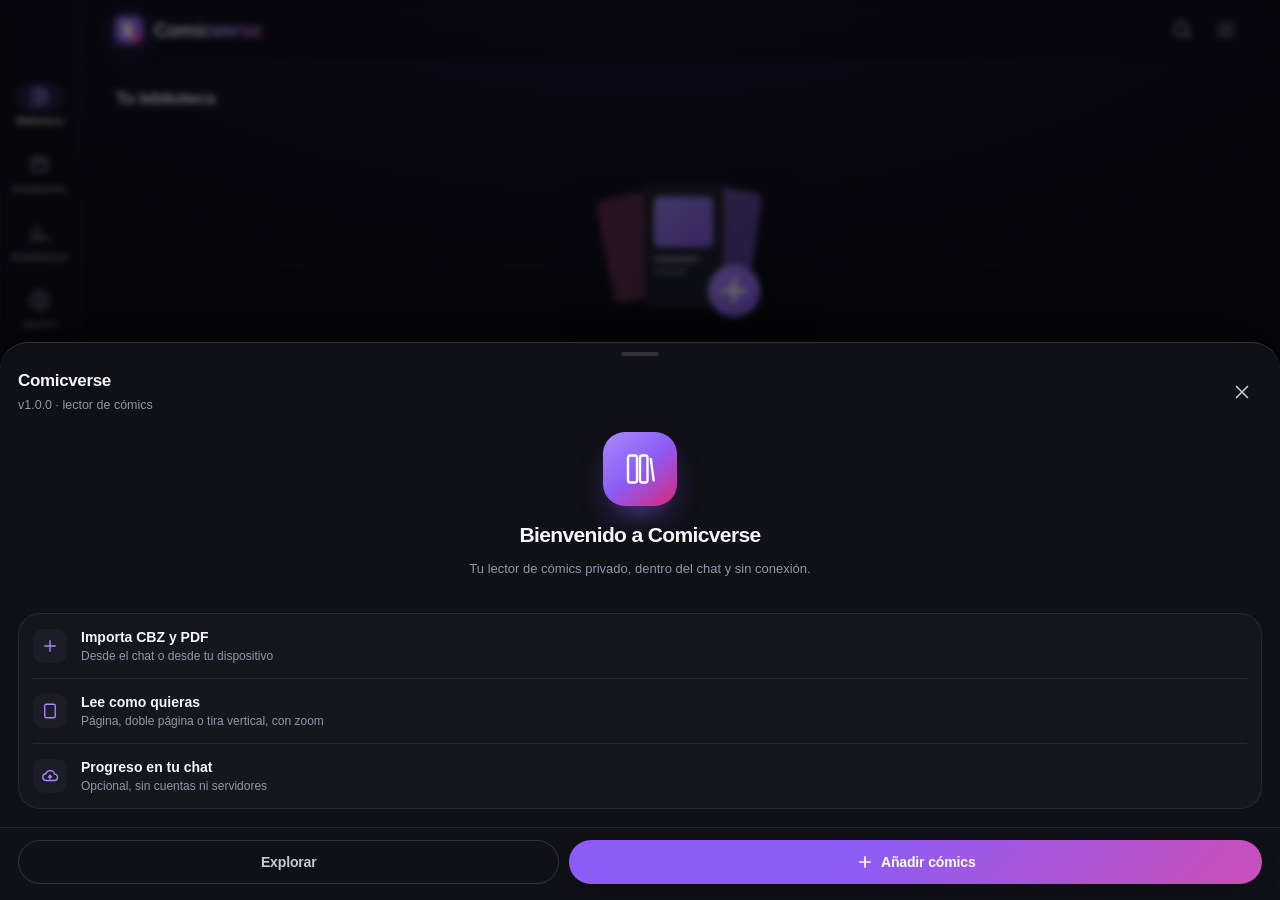
==== index.html @ 7b4ddf25 "Comicverse: lector de cómics CBZ/PDF para webxdc (biblioteca, lector avanzado, estadísticas, sync en" ====
<!DOCTYPE html>
<html lang="es">
<head>
<meta charset="utf-8">
<meta name="viewport" content="width=device-width, initial-scale=1, maximum-scale=1, user-scalable=no, viewport-fit=cover">
<meta name="theme-color" content="#0a0a0f">
<meta name="color-scheme" content="dark light">
<meta name="description" content="Comicverse — lector de cómics CBZ y PDF, offline y privado, dentro de tu chat.">
<title>Comicverse</title>
<link rel="icon" href="icon.png">
<link rel="apple-touch-icon" href="icon.png">
<link rel="stylesheet" href="assets/css/app.css">
</head>
<body>

<!-- ============ Inline icon sprite ============ -->
<svg xmlns="http://www.w3.org/2000/svg" style="display:none" aria-hidden="true">
  <symbol id="i-library" viewBox="0 0 24 24"><path d="M4 4.5A1.5 1.5 0 0 1 5.5 3h3A1.5 1.5 0 0 1 10 4.5v15A1.5 1.5 0 0 1 8.5 21h-3A1.5 1.5 0 0 1 4 19.5v-15Z"/><path d="M12 4.5A1.5 1.5 0 0 1 13.5 3h2A1.5 1.5 0 0 1 17 4.5v15a1.5 1.5 0 0 1-1.5 1.5h-2a1.5 1.5 0 0 1-1.5-1.5v-15Z"/><path d="m19.2 5.3 1.9 14.3"/></symbol>
  <symbol id="i-shelf" viewBox="0 0 24 24"><path d="M3 7.5A2.5 2.5 0 0 1 5.5 5h13A2.5 2.5 0 0 1 21 7.5v9a2.5 2.5 0 0 1-2.5 2.5h-13A2.5 2.5 0 0 1 3 16.5v-9Z"/><path d="M3 9h18"/><path d="M8 5v4"/></symbol>
  <symbol id="i-stats" viewBox="0 0 24 24"><path d="M4 20V9"/><path d="M10 20V4"/><path d="M16 20v-7"/><path d="M22 20H2"/></symbol>
  <symbol id="i-settings" viewBox="0 0 24 24"><circle cx="12" cy="12" r="3.2"/><path d="M19.4 15a1.7 1.7 0 0 0 .34 1.87l.06.06a2 2 0 1 1-2.83 2.83l-.06-.06a1.7 1.7 0 0 0-1.87-.34 1.7 1.7 0 0 0-1.03 1.56V21a2 2 0 1 1-4 0v-.09A1.7 1.7 0 0 0 9 19.3a1.7 1.7 0 0 0-1.87.34l-.06.06a2 2 0 1 1-2.83-2.83l.06-.06A1.7 1.7 0 0 0 4.64 15a1.7 1.7 0 0 0-1.56-1.03H3a2 2 0 1 1 0-4h.09A1.7 1.7 0 0 0 4.7 9a1.7 1.7 0 0 0-.34-1.87l-.06-.06a2 2 0 1 1 2.83-2.83l.06.06A1.7 1.7 0 0 0 9 4.64 1.7 1.7 0 0 0 10.03 3.1V3a2 2 0 1 1 4 0v.09A1.7 1.7 0 0 0 15 4.7a1.7 1.7 0 0 0 1.87-.34l.06-.06a2 2 0 1 1 2.83 2.83l-.06.06A1.7 1.7 0 0 0 19.36 9c.24.6.82 1 1.47 1.03H21a2 2 0 1 1 0 4h-.09a1.7 1.7 0 0 0-1.51.97Z"/></symbol>
  <symbol id="i-plus" viewBox="0 0 24 24"><path d="M12 5v14M5 12h14"/></symbol>
  <symbol id="i-search" viewBox="0 0 24 24"><circle cx="11" cy="11" r="7"/><path d="m20 20-3.2-3.2"/></symbol>
  <symbol id="i-close" viewBox="0 0 24 24"><path d="M6 6l12 12M18 6 6 18"/></symbol>
  <symbol id="i-back" viewBox="0 0 24 24"><path d="M15 5l-7 7 7 7"/></symbol>
  <symbol id="i-chevron" viewBox="0 0 24 24"><path d="m9 5 7 7-7 7"/></symbol>
  <symbol id="i-more" viewBox="0 0 24 24"><circle cx="12" cy="5" r="1.6"/><circle cx="12" cy="12" r="1.6"/><circle cx="12" cy="19" r="1.6"/></symbol>
  <symbol id="i-grid" viewBox="0 0 24 24"><rect x="3" y="3" width="7.5" height="7.5" rx="2"/><rect x="13.5" y="3" width="7.5" height="7.5" rx="2"/><rect x="3" y="13.5" width="7.5" height="7.5" rx="2"/><rect x="13.5" y="13.5" width="7.5" height="7.5" rx="2"/></symbol>
  <symbol id="i-list" viewBox="0 0 24 24"><path d="M4 6h16M4 12h16M4 18h16"/></symbol>
  <symbol id="i-heart" viewBox="0 0 24 24"><path d="M12 20s-7.5-4.6-7.5-9.4A4.1 4.1 0 0 1 12 7.7a4.1 4.1 0 0 1 7.5 2.9C19.5 15.4 12 20 12 20Z"/></symbol>
  <symbol id="i-check" viewBox="0 0 24 24"><path d="m4.5 12.5 5 5 10-11"/></symbol>
  <symbol id="i-trash" viewBox="0 0 24 24"><path d="M4 7h16M9 7V5.5A1.5 1.5 0 0 1 10.5 4h3A1.5 1.5 0 0 1 15 5.5V7M6.5 7l.8 12.1A2 2 0 0 0 9.3 21h5.4a2 2 0 0 0 2-1.9L17.5 7"/></symbol>
  <symbol id="i-info" viewBox="0 0 24 24"><circle cx="12" cy="12" r="9"/><path d="M12 11v5"/><circle cx="12" cy="8" r="1" fill="currentColor" stroke="none"/></symbol>
  <symbol id="i-edit" viewBox="0 0 24 24"><path d="m4 20 1-4.5L16.3 4.2a2.6 2.6 0 0 1 3.7 3.7L8.7 19.2 4 20Z"/></symbol>
  <symbol id="i-bookmark" viewBox="0 0 24 24"><path d="M6.5 4.8A1.8 1.8 0 0 1 8.3 3h7.4a1.8 1.8 0 0 1 1.8 1.8V21l-5.5-4-5.5 4V4.8Z"/></symbol>
  <symbol id="i-thumbs" viewBox="0 0 24 24"><rect x="3" y="3" width="8" height="8" rx="2"/><rect x="13" y="3" width="8" height="8" rx="2"/><rect x="3" y="13" width="8" height="8" rx="2"/><rect x="13" y="13" width="8" height="8" rx="2"/></symbol>
  <symbol id="i-sun" viewBox="0 0 24 24"><circle cx="12" cy="12" r="4.2"/><path d="M12 2v2.2M12 19.8V22M2 12h2.2M19.8 12H22M5 5l1.6 1.6M17.4 17.4 19 19M19 5l-1.6 1.6M6.6 17.4 5 19"/></symbol>
  <symbol id="i-moon" viewBox="0 0 24 24"><path d="M20 14.5A8.5 8.5 0 1 1 9.5 4a7 7 0 0 0 10.5 10.5Z"/></symbol>
  <symbol id="i-auto" viewBox="0 0 24 24"><circle cx="12" cy="12" r="9"/><path d="M12 3a9 9 0 0 1 0 18Z" fill="currentColor" stroke="none"/></symbol>
  <symbol id="i-fullscreen" viewBox="0 0 24 24"><path d="M4 9V6a2 2 0 0 1 2-2h3M20 9V6a2 2 0 0 0-2-2h-3M4 15v3a2 2 0 0 0 2 2h3M20 15v3a2 2 0 0 1-2 2h-3"/></symbol>
  <symbol id="i-zoom" viewBox="0 0 24 24"><circle cx="11" cy="11" r="7"/><path d="m20 20-3.2-3.2M8.5 11h5M11 8.5v5"/></symbol>
  <symbol id="i-fit-width" viewBox="0 0 24 24"><path d="M3 5v14M21 5v14M7 12h10M7 12l2.5-2.5M7 12l2.5 2.5M17 12l-2.5-2.5M17 12l-2.5 2.5"/></symbol>
  <symbol id="i-fit-height" viewBox="0 0 24 24"><path d="M5 3h14M5 21h14M12 7v10M12 7 9.5 9.5M12 7l2.5 2.5M12 17l-2.5-2.5M12 17l2.5-2.5"/></symbol>
  <symbol id="i-fit-page" viewBox="0 0 24 24"><rect x="4" y="3" width="16" height="18" rx="2"/><path d="M8 8h8M8 12h8M8 16h5"/></symbol>
  <symbol id="i-scroll" viewBox="0 0 24 24"><path d="M12 3v18M12 3 8.5 6.5M12 3l3.5 3.5M12 21l-3.5-3.5M12 21l3.5-3.5"/></symbol>
  <symbol id="i-single" viewBox="0 0 24 24"><rect x="5" y="3" width="14" height="18" rx="2"/></symbol>
  <symbol id="i-double" viewBox="0 0 24 24"><rect x="2.5" y="4" width="8.5" height="16" rx="1.6"/><rect x="13" y="4" width="8.5" height="16" rx="1.6"/></symbol>
  <symbol id="i-rtl" viewBox="0 0 24 24"><path d="M20 12H4M10 6l-6 6 6 6"/></symbol>
  <symbol id="i-ltr" viewBox="0 0 24 24"><path d="M4 12h16M14 6l6 6-6 6"/></symbol>
  <symbol id="i-download" viewBox="0 0 24 24"><path d="M12 4v11M12 15l-4-4M12 15l4-4M4 19h16"/></symbol>
  <symbol id="i-share" viewBox="0 0 24 24"><path d="M12 3v12M12 3 8 7M12 3l4 4"/><path d="M5 13v5a2 2 0 0 0 2 2h10a2 2 0 0 0 2-2v-5"/></symbol>
  <symbol id="i-collection" viewBox="0 0 24 24"><path d="M3 8.5A2.5 2.5 0 0 1 5.5 6H9l2 2.5h7.5A2.5 2.5 0 0 1 21 11v6.5A2.5 2.5 0 0 1 18.5 20h-13A2.5 2.5 0 0 1 3 17.5v-9Z"/></symbol>
  <symbol id="i-cloud" viewBox="0 0 24 24"><path d="M7 18a4.5 4.5 0 0 1-.6-8.96A6 6 0 0 1 18 9.5a4.2 4.2 0 0 1-.5 8.5H7Z"/><path d="M12 11v5M10 13.5 12 11l2 2.5"/></symbol>
  <symbol id="i-bell" viewBox="0 0 24 24"><path d="M18 9a6 6 0 0 0-12 0c0 5-2 6-2 6h16s-2-1-2-6"/><path d="M10.5 19a2 2 0 0 0 3 0"/></symbol>
  <symbol id="i-clock" viewBox="0 0 24 24"><circle cx="12" cy="12" r="9"/><path d="M12 7v5.5l3.5 2"/></symbol>
  <symbol id="i-file" viewBox="0 0 24 24"><path d="M13 3H7a2 2 0 0 0-2 2v14a2 2 0 0 0 2 2h10a2 2 0 0 0 2-2V9l-6-6Z"/><path d="M13 3v6h6"/></symbol>
  <symbol id="i-arrow-up" viewBox="0 0 24 24"><path d="M12 20V5M12 5 6 11M12 5l6 6"/></symbol>
</svg>

<!-- ============ App shell ============ -->
<div id="app">
  <header class="appbar">
    <div class="appbar__inner">
      <div class="brand">
        <span class="brand__mark" aria-hidden="true">
          <svg viewBox="0 0 32 32"><defs><linearGradient id="brandGrad" x1="0" y1="0" x2="1" y2="1"><stop offset="0" stop-color="#a78bfa"/><stop offset=".55" stop-color="#8b5cf6"/><stop offset="1" stop-color="#ec4899"/></linearGradient></defs><rect x="1" y="1" width="30" height="30" rx="9" fill="url(#brandGrad)"/><path d="M10 8.5h7.2a4.1 4.1 0 0 1 4.1 4.1v10.9h-7.2A4.1 4.1 0 0 1 10 19.4V8.5Z" fill="#fff" opacity=".92"/><path d="M10 8.5h4v14.9h-1a3 3 0 0 1-3-3V8.5Z" fill="#fff"/><path d="M18.5 13.2h2.8M18.5 17h2.8" stroke="#8b5cf6" stroke-width="1.6" stroke-linecap="round"/></svg>
        </span>
        <span class="brand__text">Comicverse</span>
      </div>
      <div class="appbar__actions">
        <button class="icon-btn" id="btnSearch" aria-label="Buscar" title="Buscar">
          <svg class="ico"><use href="#i-search"/></svg>
        </button>
        <button class="icon-btn" id="btnLayout" aria-label="Cambiar vista" title="Cambiar vista">
          <svg class="ico" id="layoutIcon"><use href="#i-list"/></svg>
        </button>
      </div>
    </div>
    <div class="searchbar" id="searchbar" hidden>
      <svg class="ico"><use href="#i-search"/></svg>
      <input id="searchInput" type="search" placeholder="Buscar por título, autor o etiqueta…" autocomplete="off" enterkeyhint="search" aria-label="Buscar en la biblioteca">
      <button class="icon-btn icon-btn--sm" id="btnSearchClear" aria-label="Cerrar búsqueda"><svg class="ico"><use href="#i-close"/></svg></button>
    </div>
  </header>

  <main id="main">
    <!-- Library -->
    <section class="view is-active" data-view="library" id="viewLibrary">
      <div class="continue-strip" id="continueStrip" hidden>
        <div class="section-head">
          <h2 class="section-title">Continuar leyendo</h2>
          <span class="section-sub" id="continueCount"></span>
        </div>
        <div class="continue-rail" id="continueRail"></div>
      </div>

      <div class="section-head section-head--lib">
        <h2 class="section-title">Tu biblioteca</h2>
        <span class="section-sub" id="libraryCount"></span>
      </div>
      <div class="chip-row" id="filterChips" role="tablist" aria-label="Filtros"></div>

      <div class="library" id="libraryGrid" aria-live="polite"></div>

      <div class="empty" id="libraryEmpty" hidden>
        <div class="empty__art">
          <svg viewBox="0 0 240 200" aria-hidden="true">
            <defs>
              <linearGradient id="eg1" x1="0" y1="0" x2="1" y2="1"><stop offset="0" stop-color="#a78bfa"/><stop offset="1" stop-color="#8b5cf6"/></linearGradient>
              <linearGradient id="eg2" x1="0" y1="1" x2="1" y2="0"><stop offset="0" stop-color="#f472b6"/><stop offset="1" stop-color="#ec4899"/></linearGradient>
            </defs>
            <rect x="34" y="40" width="86" height="120" rx="10" fill="url(#eg2)" opacity=".35" transform="rotate(-11 77 100)"/>
            <rect x="120" y="34" width="86" height="126" rx="10" fill="url(#eg1)" opacity=".55" transform="rotate(8 163 97)"/>
            <rect x="78" y="30" width="92" height="140" rx="12" fill="#1c1c28" stroke="rgba(255,255,255,.14)"/>
            <rect x="90" y="44" width="68" height="58" rx="6" fill="url(#eg1)" opacity=".9"/>
            <rect x="90" y="112" width="52" height="7" rx="3.5" fill="rgba(255,255,255,.32)"/>
            <rect x="90" y="126" width="38" height="7" rx="3.5" fill="rgba(255,255,255,.18)"/>
            <circle cx="182" cy="152" r="30" fill="url(#eg1)"/>
            <path d="M182 140v24M170 152h24" stroke="#fff" stroke-width="4.5" stroke-linecap="round"/>
          </svg>
        </div>
        <h3 class="empty__title">Tu biblioteca está vacía</h3>
        <p class="empty__text">Añade tus cómics en CBZ o PDF. Se guardan solo en este dispositivo, sin conexión y sin cuentas.</p>
        <button class="btn btn--primary" data-import>
          <svg class="ico"><use href="#i-plus"/></svg> Añadir cómics
        </button>
        <p class="empty__hint">También puedes importar desde los archivos del chat.</p>
      </div>
    </section>

    <!-- Shelves -->
    <section class="view" data-view="shelves" id="viewShelves">
      <div class="page-head">
        <h1 class="page-title">Estanterías</h1>
        <p class="page-sub">Organiza tu colección en colecciones propias.</p>
      </div>
      <div class="shelf-summary" id="shelfSummary"></div>

      <div class="section-head">
        <h2 class="section-title">Estanterías inteligentes</h2>
        <span class="section-sub">Automáticas</span>
      </div>
      <div class="shelf-list" id="smartList"></div>

      <div class="section-head">
        <h2 class="section-title">Mis colecciones</h2>
        <button class="text-btn" id="btnNewCollection"><svg class="ico"><use href="#i-plus"/></svg> Nueva</button>
      </div>
      <div class="shelf-list" id="shelfList"></div>
      <div class="empty empty--compact" id="shelfEmpty" hidden>
        <div class="empty__art empty__art--sm"><svg viewBox="0 0 24 24" class="ico ico--xl"><use href="#i-collection"/></svg></div>
        <h3 class="empty__title">Sin colecciones todavía</h3>
        <p class="empty__text">Crea estanterías como «Manga», «Marvel» o «Pendientes» y agrupa tus cómics.</p>
        <button class="btn btn--soft" id="btnNewCollection2"><svg class="ico"><use href="#i-plus"/></svg> Crear colección</button>
      </div>
    </section>

    <!-- Stats -->
    <section class="view" data-view="stats" id="viewStats">
      <div class="page-head">
        <h1 class="page-title">Estadísticas</h1>
        <p class="page-sub">Tu actividad de lectura, siempre en local.</p>
      </div>
      <div id="statsContent"></div>
    </section>

    <!-- Settings -->
    <section class="view" data-view="settings" id="viewSettings">
      <div class="page-head">
        <h1 class="page-title">Ajustes</h1>
        <p class="page-sub">Lectura, apariencia y datos.</p>
      </div>
      <div id="settingsContent"></div>
      <p class="app-version" id="appVersion"></p>
    </section>
  </main>

  <nav class="tabbar" aria-label="Navegación principal">
    <button class="tab is-active" data-tab="library" aria-current="page">
      <span class="tab__ico"><svg class="ico"><use href="#i-library"/></svg></span>
      <span class="tab__label">Biblioteca</span>
    </button>
    <button class="tab" data-tab="shelves">
      <span class="tab__ico"><svg class="ico"><use href="#i-shelf"/></svg></span>
      <span class="tab__label">Estanterías</span>
    </button>
    <button class="tab" data-tab="stats">
      <span class="tab__ico"><svg class="ico"><use href="#i-stats"/></svg></span>
      <span class="tab__label">Estadísticas</span>
    </button>
    <button class="tab" data-tab="settings">
      <span class="tab__ico"><svg class="ico"><use href="#i-settings"/></svg></span>
      <span class="tab__label">Ajustes</span>
    </button>
  </nav>

  <button class="fab" id="fabImport" data-import aria-label="Añadir cómics">
    <svg class="ico"><use href="#i-plus"/></svg>
  </button>
</div>

<!-- ============ Reader ============ -->
<div class="reader" id="reader" hidden aria-hidden="true">
  <div class="reader__stage" id="readerStage" tabindex="0" aria-label="Área de lectura">
    <div class="paged" id="paged">
      <div class="page-layer" data-layer="a"><div class="zoom"><div class="page-holder"></div></div></div>
      <div class="page-layer page-layer--ghost" data-layer="b"><div class="zoom"><div class="page-holder"></div></div></div>
    </div>
    <div class="scrollview" id="scrollView" hidden></div>
    <div class="reader__loading" id="readerLoading"><span class="spinner"></span></div>
    <div class="reader__brightness" id="readerBrightness"></div>
  </div>

  <header class="rbar" id="readerBar">
    <button class="icon-btn on-dark" id="btnReaderBack" aria-label="Volver a la biblioteca"><svg class="ico"><use href="#i-back"/></svg></button>
    <div class="rbar__title">
      <div class="rbar__name" id="readerTitle">—</div>
      <div class="rbar__meta" id="readerMeta"></div>
    </div>
    <div class="rbar__actions">
      <button class="icon-btn on-dark" id="btnBookmark" aria-label="Marcar página"><svg class="ico"><use href="#i-bookmark"/></svg></button>
      <button class="icon-btn on-dark" id="btnReaderMore" aria-label="Más opciones"><svg class="ico"><use href="#i-more"/></svg></button>
    </div>
  </header>

  <div class="rprogress"><div class="rprogress__fill" id="readerProgressFill"></div></div>

  <footer class="rfoot" id="readerFoot">
    <div class="rslider">
      <button class="icon-btn icon-btn--sm on-dark" id="btnPrev" aria-label="Página anterior"><svg class="ico" style="transform:rotate(180deg)"><use href="#i-chevron"/></svg></button>
      <div class="rslider__track" id="pageSlider" role="slider" tabindex="0" aria-label="Página" aria-valuemin="1">
        <div class="rslider__rail"><div class="rslider__fill" id="sliderFill"></div></div>
        <div class="rslider__thumb" id="sliderThumb"></div>
      </div>
      <button class="icon-btn icon-btn--sm on-dark" id="btnNext" aria-label="Página siguiente"><svg class="ico"><use href="#i-chevron"/></svg></button>
    </div>
    <div class="rfoot__row">
      <button class="pill-btn" id="btnThumbs"><svg class="ico"><use href="#i-thumbs"/></svg><span id="pageLabel">1 / 1</span></button>
      <div class="rfoot__modes">
        <button class="icon-btn icon-btn--sm on-dark" id="btnMode" aria-label="Modo de lectura" title="Modo de lectura"><svg class="ico"><use href="#i-single"/></svg></button>
        <button class="icon-btn icon-btn--sm on-dark" id="btnReaderSettings" aria-label="Ajustes de lectura" title="Ajustes de lectura"><svg class="ico"><use href="#i-sun"/></svg></button>
      </div>
    </div>
  </footer>
</div>

<div id="sheets"></div>
<div id="toasts" role="status" aria-live="polite"></div>

<input type="file" id="fileInput" accept=".cbz,.pdf,.zip,.cbr,.cbt" multiple hidden>

<script src="webxdc.js" onerror="window.__noWebxdc=true"></script>
<script src="assets/vendor/jszip.min.js"></script>
<script src="assets/vendor/pdfjs/pdf.min.js"></script>
<script src="assets/js/util.js"></script>
<script src="assets/js/db.js"></script>
<script src="assets/js/wx.js"></script>
<script src="assets/js/sources.js"></script>
<script src="assets/js/library.js"></script>
<script src="assets/js/reader.js"></script>
<script src="assets/js/stats.js"></script>
<script src="assets/js/settings.js"></script>
<script src="assets/js/app.js"></script>
</body>
</html>
---- assets/css/app.css ----
/* ==========================================================================
   Comicverse — design system
   Mobile-first, no external fonts or assets.
   ========================================================================== */

/* ---------- Tokens ---------- */
:root {
  --font: -apple-system, BlinkMacSystemFont, "Segoe UI", Roboto, "Helvetica Neue", Arial, "Noto Sans", sans-serif;
  --font-display: -apple-system, BlinkMacSystemFont, "Segoe UI", Roboto, "Helvetica Neue", Arial, sans-serif;

  --bg: #0a0a0f;
  --bg-tint: radial-gradient(120% 90% at 50% -20%, rgba(139, 92, 246, .20), transparent 62%);
  --bg-elev: #101017;
  --surface: #16161f;
  --surface-2: #1d1d29;
  --surface-3: #252534;
  --line: rgba(255, 255, 255, .08);
  --line-strong: rgba(255, 255, 255, .14);
  --text: #f5f5f9;
  --text-2: #c9c9d6;
  --muted: #9494a8;
  --faint: #6b6b80;
  --accent: #8b5cf6;
  --accent-strong: #a78bfa;
  --accent-2: #ec4899;
  --accent-ink: #ffffff;
  --accent-soft: rgba(139, 92, 246, .16);
  --accent-soft-2: rgba(139, 92, 246, .26);
  --ok: #34d399;
  --warn: #fbbf24;
  --danger: #f87171;
  --shadow-1: 0 1px 2px rgba(0, 0, 0, .4), 0 10px 30px -18px rgba(0, 0, 0, .9);
  --shadow-2: 0 18px 50px -20px rgba(0, 0, 0, .85), 0 2px 8px rgba(0, 0, 0, .35);
  --glass: rgba(14, 14, 21, .72);
  --glass-strong: rgba(11, 11, 17, .9);
  --reader-bg: #06060a;

  --r-xs: 8px;
  --r-sm: 12px;
  --r-md: 16px;
  --r-lg: 22px;
  --r-xl: 28px;
  --r-full: 999px;

  --pad: 16px;
  --safe-b: env(safe-area-inset-bottom, 0px);
  --safe-t: env(safe-area-inset-top, 0px);
  --tabbar-h: 62px;
  --ease: cubic-bezier(.32, .72, 0, 1);
  --ease-out: cubic-bezier(.16, 1, .3, 1);
}

:root[data-theme="light"] {
  --bg: #f4f3f9;
  --bg-tint: radial-gradient(120% 90% at 50% -20%, rgba(139, 92, 246, .16), transparent 62%);
  --bg-elev: #ffffff;
  --surface: #ffffff;
  --surface-2: #f3f2f9;
  --surface-3: #e9e7f2;
  --line: rgba(16, 16, 28, .08);
  --line-strong: rgba(16, 16, 28, .14);
  --text: #15151f;
  --text-2: #3a3a4a;
  --muted: #6c6c80;
  --faint: #9090a3;
  --accent: #6d3ff2;
  --accent-strong: #5b27e0;
  --accent-soft: rgba(109, 63, 242, .10);
  --accent-soft-2: rgba(109, 63, 242, .18);
  --shadow-1: 0 1px 2px rgba(20, 20, 40, .06), 0 10px 24px -18px rgba(20, 20, 40, .4);
  --shadow-2: 0 20px 50px -24px rgba(20, 20, 40, .45), 0 2px 8px rgba(20, 20, 40, .08);
  --glass: rgba(255, 255, 255, .78);
  --glass-strong: rgba(250, 250, 255, .94);
  --reader-bg: #07070b;
}

/* ---------- Reset ---------- */
*, *::before, *::after { box-sizing: border-box; }
html, body { height: 100%; }
html { -webkit-text-size-adjust: 100%; }
body {
  margin: 0;
  font-family: var(--font);
  background: var(--bg);
  background-image: var(--bg-tint);
  background-attachment: fixed;
  color: var(--text);
  font-size: 15px;
  line-height: 1.45;
  -webkit-font-smoothing: antialiased;
  text-rendering: optimizeLegibility;
  overscroll-behavior-y: none;
  -webkit-tap-highlight-color: transparent;
}
body.is-reading { overflow: hidden; }
h1, h2, h3, h4, p { margin: 0; }
button, input, textarea, select { font: inherit; color: inherit; }
button { background: none; border: 0; padding: 0; cursor: pointer; }
a { color: var(--accent-strong); text-decoration: none; }
img { display: block; max-width: 100%; }
svg { display: block; }
[hidden] { display: none !important; }
::selection { background: var(--accent-soft-2); }

:focus-visible {
  outline: 2px solid var(--accent-strong);
  outline-offset: 2px;
  border-radius: 6px;
}

.ico { width: 22px; height: 22px; fill: none; stroke: currentColor; stroke-width: 1.8; stroke-linecap: round; stroke-linejoin: round; }
.ico--xl { width: 46px; height: 46px; stroke-width: 1.3; }

/* ---------- Scrollbars ---------- */
* { scrollbar-width: thin; scrollbar-color: var(--surface-3) transparent; }
*::-webkit-scrollbar { width: 8px; height: 8px; }
*::-webkit-scrollbar-thumb { background: var(--surface-3); border-radius: 99px; }
*::-webkit-scrollbar-track { background: transparent; }

/* ---------- App shell ---------- */
#app { min-height: 100%; }

.appbar {
  position: sticky;
  top: 0;
  z-index: 40;
  padding-top: var(--safe-t);
  background: var(--glass);
  -webkit-backdrop-filter: blur(18px) saturate(1.4);
  backdrop-filter: blur(18px) saturate(1.4);
  border-bottom: 1px solid transparent;
  transition: border-color .2s, background .2s;
}
.appbar.is-scrolled { border-bottom-color: var(--line); }
.appbar__inner {
  display: flex;
  align-items: center;
  justify-content: space-between;
  gap: 12px;
  max-width: 1180px;
  margin: 0 auto;
  padding: 10px var(--pad) 10px;
  min-height: 48px;
}
.brand { display: flex; align-items: center; gap: 10px; min-width: 0; }
.brand__mark { width: 30px; height: 30px; flex: none; filter: drop-shadow(0 4px 12px rgba(139, 92, 246, .45)); }
.brand__mark svg { width: 100%; height: 100%; }
.brand__text {
  font-family: var(--font-display);
  font-size: 20px;
  font-weight: 750;
  letter-spacing: -.03em;
  background: linear-gradient(100deg, var(--text) 24%, #a78bfa 78%, #ec4899 108%);
  -webkit-background-clip: text;
  background-clip: text;
  color: transparent;
  white-space: nowrap;
}
.appbar__actions { display: flex; gap: 4px; align-items: center; }

.icon-btn {
  display: inline-grid;
  place-items: center;
  width: 40px; height: 40px;
  border-radius: var(--r-full);
  color: var(--text-2);
  transition: background .16s, color .16s, transform .16s;
}
.icon-btn:hover { background: var(--surface-2); color: var(--text); }
.icon-btn:active { transform: scale(.92); }
.icon-btn--sm { width: 34px; height: 34px; }
.icon-btn--sm .ico { width: 19px; height: 19px; }
.icon-btn.is-active { color: var(--accent-strong); background: var(--accent-soft); }
.icon-btn.on-dark { color: #fff; }
.icon-btn.on-dark:hover { background: rgba(255, 255, 255, .12); }

/* Search */
.searchbar {
  display: flex;
  align-items: center;
  gap: 8px;
  max-width: 1180px;
  margin: 0 auto 10px;
  padding: 0 var(--pad);
  animation: searchIn .22s var(--ease-out);
}
@keyframes searchIn { from { opacity: 0; transform: translateY(-6px); } }
.searchbar > .ico { color: var(--muted); flex: none; }
.searchbar input {
  flex: 1;
  min-width: 0;
  border: 1px solid var(--line);
  background: var(--surface);
  border-radius: var(--r-full);
  padding: 11px 16px;
  font-size: 15px;
  color: var(--text);
  outline: none;
  transition: border-color .18s, background .18s, box-shadow .18s;
  -webkit-appearance: none;
  appearance: none;
}
.searchbar input::-webkit-search-cancel-button { display: none; }
.searchbar input:focus { border-color: var(--accent); box-shadow: 0 0 0 3px var(--accent-soft); background: var(--bg-elev); }
.searchbar input::placeholder { color: var(--faint); }

/* ---------- Views ---------- */
#main {
  max-width: 1180px;
  margin: 0 auto;
  padding: 6px var(--pad) calc(var(--tabbar-h) + var(--safe-b) + 42px);
}
.view { display: none; animation: viewIn .28s var(--ease-out); }
.view.is-active { display: block; }
@keyframes viewIn { from { opacity: 0; transform: translateY(8px); } }

.page-head { padding: 14px 2px 6px; }
.page-title { font-size: 30px; font-weight: 780; letter-spacing: -.035em; line-height: 1.1; }
.page-sub { color: var(--muted); font-size: 13.5px; margin-top: 6px; }

.section-head { display: flex; align-items: baseline; justify-content: space-between; gap: 10px; padding: 16px 2px 10px; }
.section-head--lib { padding-top: 20px; }
.section-title { font-size: 17px; font-weight: 700; letter-spacing: -.02em; }
.section-sub { color: var(--muted); font-size: 12.5px; font-weight: 550; }
.text-btn { display: inline-flex; align-items: center; gap: 4px; color: var(--accent-strong); font-size: 13px; font-weight: 650; padding: 6px 8px; border-radius: var(--r-full); }
.text-btn:hover { background: var(--accent-soft); }
.text-btn .ico { width: 16px; height: 16px; stroke-width: 2.2; }

/* ---------- Continue reading rail ---------- */
.continue-strip { margin-top: 8px; }
.continue-rail {
  display: flex;
  gap: 12px;
  overflow-x: auto;
  padding: 2px 2px 12px;
  scroll-snap-type: x proximity;
  scrollbar-width: none;
}
.continue-rail::-webkit-scrollbar { display: none; }
.cont-card {
  position: relative;
  display: flex;
  gap: 12px;
  align-items: center;
  flex: 0 0 auto;
  width: min(290px, 82vw);
  padding: 10px;
  border-radius: var(--r-lg);
  background: linear-gradient(150deg, var(--surface), var(--surface-2));
  border: 1px solid var(--line);
  box-shadow: var(--shadow-1);
  text-align: left;
  scroll-snap-align: start;
  transition: transform .18s var(--ease), border-color .18s;
}
.cont-card:active { transform: scale(.98); }
.cont-card:hover { border-color: var(--line-strong); }
.cont-card__cover { width: 62px; height: 88px; border-radius: 10px; overflow: hidden; flex: none; background: var(--surface-3); }
.cont-card__cover img { width: 100%; height: 100%; object-fit: cover; }
.cont-card__body { min-width: 0; flex: 1; }
.cont-card__title { font-size: 14px; font-weight: 680; line-height: 1.25; display: -webkit-box; -webkit-line-clamp: 2; -webkit-box-orient: vertical; overflow: hidden; }
.cont-card__meta { color: var(--muted); font-size: 11.5px; margin-top: 5px; }
.mini-progress { height: 4px; border-radius: 99px; background: var(--surface-3); margin-top: 9px; overflow: hidden; }
.mini-progress span { display: block; height: 100%; border-radius: 99px; background: linear-gradient(90deg, var(--accent), var(--accent-2)); }
.cont-card__go { position: absolute; right: 10px; bottom: 10px; width: 26px; height: 26px; border-radius: 50%; background: var(--accent); color: #fff; display: grid; place-items: center; }
.cont-card__go .ico { width: 15px; height: 15px; stroke-width: 2.4; transform: rotate(180deg); }

/* ---------- Filter chips ---------- */
.chip-row {
  display: flex;
  gap: 8px;
  overflow-x: auto;
  padding: 2px 0 12px;
  scrollbar-width: none;
  -webkit-mask-image: linear-gradient(90deg, #000 94%, transparent);
  mask-image: linear-gradient(90deg, #000 94%, transparent);
}
.chip-row::-webkit-scrollbar { display: none; }
.chip {
  flex: none;
  display: inline-flex;
  align-items: center;
  gap: 6px;
  padding: 7px 13px;
  border-radius: var(--r-full);
  background: var(--surface);
  border: 1px solid var(--line);
  color: var(--text-2);
  font-size: 12.5px;
  font-weight: 600;
  white-space: nowrap;
  transition: background .16s, color .16s, border-color .16s, transform .12s;
}
.chip:active { transform: scale(.96); }
.chip.is-active { background: var(--accent); border-color: transparent; color: #fff; box-shadow: 0 6px 18px -8px var(--accent); }
.chip__count { opacity: .62; font-variant-numeric: tabular-nums; font-size: 11px; }

/* ---------- Library ---------- */
.library {
  display: grid;
  grid-template-columns: repeat(2, minmax(0, 1fr));
  gap: 18px 12px;
  padding-top: 2px;
}
@media (min-width: 340px) { .library { grid-template-columns: repeat(3, minmax(0, 1fr)); gap: 18px 12px; } }
@media (min-width: 700px) { .library { grid-template-columns: repeat(4, minmax(0, 1fr)); gap: 22px 18px; } }
@media (min-width: 960px) { .library { grid-template-columns: repeat(5, minmax(0, 1fr)); } }
@media (min-width: 1180px) { .library { grid-template-columns: repeat(6, minmax(0, 1fr)); } }

.book-card { position: relative; min-width: 0; }
.book-card__hit { display: block; width: 100%; text-align: left; }
.cover {
  position: relative;
  aspect-ratio: 2 / 3;
  border-radius: 14px;
  overflow: hidden;
  background:
    linear-gradient(145deg, var(--surface-2), var(--surface));
  border: 1px solid var(--line);
  box-shadow: 0 12px 24px -16px rgba(0, 0, 0, .9), 0 2px 4px rgba(0, 0, 0, .25);
  transition: transform .2s var(--ease), box-shadow .2s, border-color .2s;
  isolation: isolate;
}
.cover img { width: 100%; height: 100%; object-fit: cover; opacity: 0; transition: opacity .35s ease; }
.cover img.is-loaded { opacity: 1; }
.cover__ph {
  position: absolute; inset: 0;
  display: grid; place-items: center;
  background:
    radial-gradient(90% 70% at 20% 0%, rgba(139, 92, 246, .35), transparent 70%),
    linear-gradient(160deg, var(--surface-2), var(--surface-3));
  color: rgba(255, 255, 255, .7);
  font-weight: 800;
  font-size: 26px;
  letter-spacing: -.03em;
  padding: 10px;
  text-align: center;
  line-height: 1.1;
  overflow: hidden;
}
.cover__ph span { max-height: 100%; overflow: hidden; }
.book-card__hit:active .cover { transform: scale(.975); }
@media (hover: hover) {
  .book-card:hover .cover { transform: translateY(-3px); box-shadow: 0 20px 34px -18px rgba(0, 0, 0, .95); border-color: var(--line-strong); }
}
.cover__badge {
  position: absolute;
  left: 8px; top: 8px;
  display: inline-flex; align-items: center; gap: 4px;
  padding: 3px 7px;
  font-size: 9.5px;
  font-weight: 800;
  letter-spacing: .06em;
  text-transform: uppercase;
  color: #fff;
  background: rgba(8, 8, 14, .82);
  border: 1px solid rgba(255, 255, 255, .18);
  -webkit-backdrop-filter: blur(6px) saturate(1.2);
  backdrop-filter: blur(6px) saturate(1.2);
  border-radius: 6px;
  box-shadow: 0 2px 6px rgba(0, 0, 0, .35);
}
.cover__fav {
  position: absolute; right: 7px; top: 7px;
  width: 26px; height: 26px; border-radius: 50%;
  display: grid; place-items: center;
  color: #fff;
  background: rgba(10, 10, 16, .5);
  -webkit-backdrop-filter: blur(8px);
  backdrop-filter: blur(8px);
  border: 1px solid rgba(255, 255, 255, .14);
}
.cover__fav .ico { width: 14px; height: 14px; }
.cover__fav.is-on { color: #fff; background: linear-gradient(140deg, #f472b6, #ec4899); border-color: transparent; }
.cover__fav.is-on .ico { fill: currentColor; }
.cover__fav--inline { position: static; }
.cover__status {
  position: absolute;
  right: 7px; bottom: 8px;
  width: 20px; height: 20px; border-radius: 50%;
  display: grid; place-items: center;
  background: var(--ok);
  color: #052e22;
  box-shadow: 0 2px 8px rgba(0, 0, 0, .4);
}
.cover__status .ico { width: 12px; height: 12px; stroke-width: 3; }
.cover__progress {
  position: absolute;
  left: 0; right: 0; bottom: 0;
  height: 3px;
  background: rgba(0, 0, 0, .45);
}
.cover__progress span { display: block; height: 100%; background: linear-gradient(90deg, var(--accent-strong), var(--accent-2)); }
.cover__pct {
  position: absolute; left: 8px; bottom: 10px;
  font-size: 9.5px; font-weight: 750;
  color: #fff;
  padding: 2px 6px;
  border-radius: 5px;
  background: rgba(8, 8, 14, .82);
  -webkit-backdrop-filter: blur(6px);
  backdrop-filter: blur(6px);
  font-variant-numeric: tabular-nums;
  box-shadow: 0 2px 6px rgba(0, 0, 0, .3);
}
.book-card__info { padding: 9px 2px 0; }
.book-card__title {
  font-size: 12.5px;
  font-weight: 650;
  line-height: 1.3;
  letter-spacing: -.01em;
  color: var(--text);
  display: -webkit-box;
  -webkit-line-clamp: 2;
  -webkit-box-orient: vertical;
  overflow: hidden;
  word-break: break-word;
}
.book-card__meta { margin-top: 2px; font-size: 11px; color: var(--muted); white-space: nowrap; overflow: hidden; text-overflow: ellipsis; }

/* list layout */
.library.is-list { display: flex; flex-direction: column; gap: 8px; }
.library.is-list .book-card { display: block; }
.library.is-list .book-card__hit { display: flex; align-items: center; gap: 12px; padding: 8px; border-radius: var(--r-md); background: var(--surface); border: 1px solid var(--line); }
.library.is-list .cover { width: 52px; height: 74px; aspect-ratio: auto; border-radius: 8px; flex: none; box-shadow: none; }
.library.is-list .cover__badge, .library.is-list .cover__progress, .library.is-list .cover__pct, .library.is-list .cover__status { display: none; }
.library.is-list .cover__fav { display: none; }
.library.is-list .book-card__info { padding: 0; min-width: 0; flex: 1; }
.library.is-list .book-card__title { font-size: 14px; -webkit-line-clamp: 1; }
.library.is-list .book-card__meta { font-size: 11.5px; margin-top: 3px; }

/* ---------- Empty states ---------- */
.empty { text-align: center; padding: 34px 16px 26px; max-width: 380px; margin: 0 auto; }
.empty--compact { padding-top: 26px; }
.empty__art { width: 210px; max-width: 74%; margin: 0 auto 18px; }
.empty__art svg { width: 100%; height: auto; filter: drop-shadow(0 18px 30px rgba(0, 0, 0, .4)); }
.empty__art--sm { width: 76px; height: 76px; display: grid; place-items: center; border-radius: 24px; background: var(--accent-soft); color: var(--accent-strong); margin-bottom: 14px; }
.empty__title { font-size: 18px; font-weight: 720; letter-spacing: -.02em; }
.empty__text { color: var(--muted); font-size: 13.5px; margin: 8px auto 18px; max-width: 320px; line-height: 1.5; }
.empty__hint { color: var(--faint); font-size: 11.5px; margin-top: 12px; }

/* ---------- Buttons ---------- */
.btn {
  display: inline-flex;
  align-items: center;
  justify-content: center;
  gap: 7px;
  min-height: 44px;
  padding: 0 18px;
  border-radius: var(--r-full);
  font-size: 14px;
  font-weight: 660;
  letter-spacing: -.01em;
  transition: transform .14s, filter .18s, background .18s, opacity .18s;
  --btn-bg: var(--surface-2);
  background: var(--btn-bg);
  color: var(--text);
  border: 1px solid transparent;
}
.btn:active { transform: scale(.97); }
.btn .ico { width: 18px; height: 18px; stroke-width: 2.2; }
.btn--primary { background: linear-gradient(135deg, var(--accent), var(--accent) 40%, var(--accent-2) 130%); color: #fff; box-shadow: 0 10px 26px -14px rgba(0, 0, 0, .6); }
.btn--primary:hover { filter: brightness(1.08); }
.btn--soft { background: var(--accent-soft); color: var(--accent-strong); border-color: var(--accent-soft-2); }
.btn--ghost { background: transparent; border-color: var(--line-strong); color: var(--text-2); }
.btn--danger { background: rgba(248, 113, 113, .12); color: var(--danger); border-color: rgba(248, 113, 113, .22); }
.btn--block { width: 100%; }
.btn[disabled] { opacity: .5; pointer-events: none; }

/* ---------- Tab bar ---------- */
.tabbar {
  position: fixed;
  left: 0; right: 0; bottom: 0;
  z-index: 45;
  display: flex;
  align-items: stretch;
  gap: 2px;
  padding: 6px max(10px, calc((100% - 560px) / 2)) calc(6px + var(--safe-b));
  background: var(--glass-strong);
  -webkit-backdrop-filter: blur(20px) saturate(1.5);
  backdrop-filter: blur(20px) saturate(1.5);
  border-top: 1px solid var(--line);
}
.tab {
  flex: 1;
  display: flex;
  flex-direction: column;
  align-items: center;
  justify-content: center;
  gap: 3px;
  padding: 5px 2px;
  border-radius: 14px;
  color: var(--muted);
  transition: color .18s, background .18s;
  min-height: 48px;
}
.tab__ico { position: relative; display: grid; place-items: center; width: 34px; height: 26px; }
.tab__ico .ico { width: 21px; height: 21px; transition: transform .22s var(--ease); }
.tab__label { font-size: 10.5px; font-weight: 650; letter-spacing: .01em; }
.tab.is-active { color: var(--text); }
.tab.is-active .tab__ico { color: var(--accent-strong); }
.tab.is-active .tab__ico::before {
  content: "";
  position: absolute;
  inset: -3px -6px;
  border-radius: 99px;
  background: var(--accent-soft);
  z-index: -1;
}
.tab.is-active .tab__ico .ico { transform: translateY(-1px) scale(1.04); }
.tab:active .ico { transform: scale(.9); }

.fab {
  position: fixed;
  right: max(16px, calc((100% - 1180px) / 2 + 16px));
  bottom: calc(var(--tabbar-h) + var(--safe-b) + 16px);
  z-index: 44;
  width: 56px; height: 56px;
  border-radius: 20px;
  display: grid;
  place-items: center;
  color: #fff;
  background: linear-gradient(140deg, var(--accent-strong), var(--accent) 45%, var(--accent-2) 125%);
  box-shadow: 0 14px 30px -12px rgba(0, 0, 0, .7), 0 2px 6px rgba(0, 0, 0, .4);
  transition: transform .18s var(--ease), box-shadow .2s;
}
.fab .ico { width: 26px; height: 26px; stroke-width: 2.3; }
.fab:hover { transform: translateY(-2px) rotate(90deg); }
.fab:active { transform: scale(.92); }

/* ---------- Toasts ---------- */
#toasts {
  position: fixed;
  left: 50%;
  bottom: calc(var(--tabbar-h) + var(--safe-b) + 20px);
  transform: translateX(-50%);
  z-index: 300;
  display: flex;
  flex-direction: column-reverse;
  gap: 8px;
  width: min(440px, calc(100vw - 24px));
  pointer-events: none;
}
.toast {
  display: flex;
  align-items: center;
  gap: 10px;
  padding: 12px 15px;
  border-radius: 14px;
  background: var(--glass-strong);
  -webkit-backdrop-filter: blur(18px);
  backdrop-filter: blur(18px);
  border: 1px solid var(--line-strong);
  box-shadow: var(--shadow-2);
  font-size: 13px;
  font-weight: 560;
  color: var(--text);
  animation: toastIn .3s var(--ease-out);
  pointer-events: auto;
}
.toast.is-out { animation: toastOut .25s ease forwards; }
.toast .ico { width: 18px; height: 18px; flex: none; }
.toast--ok .ico { color: var(--ok); }
.toast--err .ico { color: var(--danger); }
.toast--info .ico { color: var(--accent-strong); }
@keyframes toastIn { from { opacity: 0; transform: translateY(14px) scale(.97); } }
@keyframes toastOut { to { opacity: 0; transform: translateY(8px) scale(.98); } }

/* ---------- Sheets / modals ---------- */
.sheet-backdrop {
  position: fixed;
  inset: 0;
  z-index: 200;
  background: rgba(4, 4, 8, .58);
  -webkit-backdrop-filter: blur(3px);
  backdrop-filter: blur(3px);
  opacity: 0;
  transition: opacity .24s;
}
.sheet-backdrop.is-in { opacity: 1; }
.sheet {
  position: fixed;
  left: 0; right: 0; bottom: 0;
  z-index: 201;
  max-height: 90vh;
  display: flex;
  flex-direction: column;
  background: var(--bg-elev);
  border-top-left-radius: var(--r-xl);
  border-top-right-radius: var(--r-xl);
  border-top: 1px solid var(--line-strong);
  box-shadow: 0 -20px 60px -20px rgba(0, 0, 0, .9);
  transform: translateY(102%);
  transition: transform .34s var(--ease);
  padding-bottom: var(--safe-b);
  overflow: hidden;
}
.sheet.is-in { transform: translateY(0); }
.sheet--center {
  top: 50%; left: 50%; right: auto; bottom: auto;
  width: min(440px, calc(100vw - 32px));
  border-radius: var(--r-xl);
  transform: translate(-50%, -46%) scale(.96);
  opacity: 0;
  transition: transform .26s var(--ease-out), opacity .2s;
  border: 1px solid var(--line-strong);
  max-height: min(84vh, 720px);
}
.sheet--center.is-in { transform: translate(-50%, -50%) scale(1); opacity: 1; }
.sheet__grab { width: 38px; height: 4px; border-radius: 99px; background: var(--line-strong); margin: 9px auto 3px; flex: none; }
.sheet__head { display: flex; align-items: center; gap: 10px; padding: 10px 18px 10px; flex: none; }
.sheet__title { font-size: 17px; font-weight: 720; letter-spacing: -.02em; flex: 1; min-width: 0; }
.sheet__sub { color: var(--muted); font-size: 12.5px; padding: 0 18px 6px; }
.sheet__body { padding: 4px 18px 18px; overflow-y: auto; -webkit-overflow-scrolling: touch; overscroll-behavior: contain; }
.sheet__foot { padding: 12px 18px 16px; border-top: 1px solid var(--line); display: flex; gap: 10px; flex: none; background: var(--bg-elev); }
.sheet--wide { left: 50%; right: auto; width: min(760px, 100vw); transform: translate(-50%, 102%); border-top-left-radius: var(--r-xl); border-top-right-radius: var(--r-xl); }
.sheet--wide.is-in { transform: translate(-50%, 0); }
@media (min-width: 720px) {
  .sheet--wide { bottom: 0; }
}

.sheet-menu { padding: 6px 8px 10px; }
.menu-item {
  display: flex;
  align-items: center;
  gap: 13px;
  width: 100%;
  padding: 13px 12px;
  border-radius: 12px;
  text-align: left;
  font-size: 14.5px;
  font-weight: 560;
  color: var(--text);
  transition: background .15s;
}
.menu-item:hover { background: var(--surface-2); }
.menu-item .ico { color: var(--muted); flex: none; }
.menu-item small { color: var(--muted); display: block; font-size: 11.5px; font-weight: 500; margin-top: 1px; }
.menu-item--danger, .menu-item--danger .ico { color: var(--danger); }
.menu-item__label { flex: 1; min-width: 0; }

/* ---------- Forms ---------- */
.field { margin-bottom: 14px; }
.field__label { display: block; font-size: 11px; font-weight: 750; letter-spacing: .07em; text-transform: uppercase; color: var(--muted); margin-bottom: 7px; }
.input, .textarea, .select {
  width: 100%;
  background: var(--surface);
  border: 1px solid var(--line);
  border-radius: var(--r-sm);
  padding: 11px 13px;
  font-size: 14.5px;
  color: var(--text);
  outline: none;
  transition: border-color .18s, box-shadow .18s;
  -webkit-appearance: none;
  appearance: none;
}
.input:focus, .textarea:focus { border-color: var(--accent); box-shadow: 0 0 0 3px var(--accent-soft); }
.textarea { resize: vertical; min-height: 74px; line-height: 1.5; }
.field-row { display: flex; gap: 12px; }
.field-row > * { flex: 1; min-width: 0; }
.hint { color: var(--faint); font-size: 12px; margin-top: 6px; line-height: 1.45; }

.segmented {
  display: flex;
  gap: 2px;
  padding: 3px;
  background: var(--surface-2);
  border-radius: 12px;
  border: 1px solid var(--line);
}
.segmented button {
  flex: 1 1 0;
  min-width: 0;
  padding: 8px 5px;
  border-radius: 9px;
  font-size: 12px;
  font-weight: 620;
  color: var(--muted);
  display: flex;
  align-items: center;
  justify-content: center;
  gap: 4px;
  letter-spacing: -.015em;
  transition: background .18s, color .18s, box-shadow .18s;
  overflow: hidden;
}
.segmented button span { white-space: nowrap; overflow: hidden; text-overflow: ellipsis; }
.segmented button .ico { width: 16px; height: 16px; flex: none; }
.rs-block .segmented { gap: 1px; padding: 2px; }
.rs-block .segmented button { padding: 7px 3px; font-size: 11.5px; }
.segmented button.is-active { background: var(--bg-elev); color: var(--text); box-shadow: 0 1px 6px rgba(0, 0, 0, .28); }

.setting-row {
  display: flex;
  align-items: center;
  gap: 14px;
  padding: 13px 0;
  border-bottom: 1px solid var(--line);
  text-align: left;
  width: 100%;
}
.setting-row:last-child { border-bottom: 0; }
.setting-row__ico { width: 34px; height: 34px; border-radius: 10px; display: grid; place-items: center; background: var(--surface-2); color: var(--accent-strong); flex: none; }
.setting-row__ico .ico { width: 18px; height: 18px; }
.setting-row__body { flex: 1; min-width: 0; }
.setting-row__title { font-size: 14px; font-weight: 600; }
.setting-row__sub { font-size: 12px; color: var(--muted); margin-top: 1px; line-height: 1.4; }
.setting-row__value { color: var(--muted); font-size: 12.5px; flex: none; display: flex; align-items: center; gap: 4px; }
.setting-row__value .ico { width: 16px; height: 16px; }

.switch {
  position: relative;
  width: 46px; height: 28px;
  border-radius: 99px;
  background: var(--surface-3);
  border: 1px solid var(--line);
  flex: none;
  transition: background .2s, border-color .2s;
}
.switch::after {
  content: "";
  position: absolute;
  top: 3px; left: 3px;
  width: 20px; height: 20px;
  border-radius: 50%;
  background: #fff;
  box-shadow: 0 1px 3px rgba(0, 0, 0, .35);
  transition: transform .22s var(--ease);
}
.switch.is-on { background: var(--accent); border-color: transparent; }
.switch.is-on::after { transform: translateX(18px); }

/* ---------- Library card menu / details ---------- */
.detail-head { display: flex; gap: 16px; padding: 2px 0 16px; }
.detail-cover { width: 108px; aspect-ratio: 2/3; border-radius: 14px; overflow: hidden; flex: none; background: var(--surface-2); border: 1px solid var(--line); box-shadow: var(--shadow-1); }
.detail-cover img { width: 100%; height: 100%; object-fit: cover; }
.detail-body { flex: 1; min-width: 0; display: flex; flex-direction: column; }
.detail-title { font-size: 19px; font-weight: 750; letter-spacing: -.025em; line-height: 1.2; display: -webkit-box; -webkit-line-clamp: 3; -webkit-box-orient: vertical; overflow: hidden; }
.detail-sub { color: var(--muted); font-size: 12.5px; margin-top: 5px; }
.detail-stats { display: flex; gap: 14px; margin-top: auto; padding-top: 12px; }
.detail-stat b { display: block; font-size: 15px; font-weight: 720; letter-spacing: -.02em; }
.detail-stat span { font-size: 10.5px; color: var(--muted); text-transform: uppercase; letter-spacing: .06em; font-weight: 650; }
.detail-progress { margin: 4px 0 16px; }
.detail-progress .mini-progress { height: 6px; }
.detail-progress__labels { display: flex; justify-content: space-between; font-size: 11.5px; color: var(--muted); margin-top: 7px; }
.detail-actions { display: flex; gap: 8px; margin-bottom: 18px; }
.detail-actions .btn { flex: 1; padding: 0 12px; min-height: 42px; font-size: 13px; }
.detail-section { border-top: 1px solid var(--line); padding-top: 14px; margin-top: 6px; }
.detail-section__title { font-size: 11px; font-weight: 750; letter-spacing: .07em; text-transform: uppercase; color: var(--muted); margin-bottom: 10px; }
.tag-list { display: flex; flex-wrap: wrap; gap: 6px; }
.tag { display: inline-flex; align-items: center; gap: 5px; padding: 4px 10px; border-radius: 99px; background: var(--surface-2); border: 1px solid var(--line); font-size: 11.5px; color: var(--text-2); font-weight: 560; }
.tag button { display: grid; place-items: center; color: var(--faint); }
.tag .ico { width: 12px; height: 12px; }
.bookmark-row { display: flex; align-items: center; gap: 10px; padding: 9px 0; border-bottom: 1px solid var(--line); }
.bookmark-row:last-child { border-bottom: 0; }
.bookmark-row__page { width: 34px; height: 34px; border-radius: 9px; background: var(--accent-soft); color: var(--accent-strong); display: grid; place-items: center; font-size: 12px; font-weight: 750; flex: none; }
.bookmark-row__body { flex: 1; min-width: 0; font-size: 13px; }
.bookmark-row__body small { display: block; color: var(--muted); font-size: 11px; }

/* ---------- Collections ---------- */
.shelf-summary { display: grid; grid-template-columns: repeat(3, 1fr); gap: 8px; margin: 12px 0 4px; }
.view[data-view="shelves"] { padding-bottom: 76px; }
.stat-tile {
  padding: 12px;
  border-radius: var(--r-md);
  background: var(--surface);
  border: 1px solid var(--line);
}
.stat-tile b { display: block; font-size: 21px; font-weight: 760; letter-spacing: -.03em; font-variant-numeric: tabular-nums; }
.stat-tile span { font-size: 10.5px; color: var(--muted); text-transform: uppercase; letter-spacing: .06em; font-weight: 650; }
.shelf-list { display: flex; flex-direction: column; gap: 9px; padding-top: 4px; }
.shelf-card {
  display: flex;
  align-items: center;
  gap: 13px;
  padding: 12px;
  border-radius: var(--r-md);
  background: var(--surface);
  border: 1px solid var(--line);
  text-align: left;
  width: 100%;
  transition: border-color .18s, transform .14s;
}
.shelf-card:active { transform: scale(.99); }
.shelf-card:hover { border-color: var(--line-strong); }
.shelf-card__covers { display: flex; flex: none; width: 88px; align-items: center; }
.shelf-card__covers .cvg { width: 38px; height: 57px; border-radius: 6px; overflow: hidden; background: var(--surface-3); border: 1px solid var(--line); margin-right: -15px; box-shadow: 0 5px 12px rgba(0,0,0,.4); display: grid; place-items: center; color: var(--faint); }
.shelf-card__covers .cvg:nth-child(2) { transform: translateY(2px); }
.shelf-card__covers .cvg:nth-child(3) { transform: translateY(4px); }
.shelf-card__covers .cvg .ico { width: 18px; height: 18px; }
.shelf-card__covers img { width: 100%; height: 100%; object-fit: cover; }
.shelf-card__body { flex: 1; min-width: 0; }
.shelf-card__name { font-size: 14.5px; font-weight: 680; }
.shelf-card__meta { font-size: 11.5px; color: var(--muted); margin-top: 2px; }
.shelf-card__go { color: var(--faint); flex: none; }

/* ---------- Stats ---------- */
.stat-grid { display: grid; grid-template-columns: 1fr 1fr; gap: 10px; margin-top: 14px; }
.stat-card {
  padding: 15px;
  border-radius: var(--r-lg);
  background: linear-gradient(160deg, var(--surface), var(--surface-2));
  border: 1px solid var(--line);
  position: relative;
  overflow: hidden;
}
.stat-card--accent { background: linear-gradient(150deg, rgba(139, 92, 246, .22), rgba(236, 72, 153, .12)); border-color: var(--accent-soft-2); }
.stat-card__ico { color: var(--accent-strong); margin-bottom: 10px; }
.stat-card b { display: block; font-size: 26px; font-weight: 780; letter-spacing: -.04em; font-variant-numeric: tabular-nums; line-height: 1; }
.stat-card span { display: block; font-size: 11.5px; color: var(--muted); margin-top: 6px; font-weight: 560; }
.chart-card { margin-top: 12px; padding: 16px; border-radius: var(--r-lg); background: var(--surface); border: 1px solid var(--line); }
.chart-title { font-size: 13px; font-weight: 680; margin-bottom: 16px; }
.chart-bars { display: flex; align-items: flex-end; gap: 8px; height: 120px; }
.chart-bar { flex: 1; display: flex; flex-direction: column; justify-content: flex-end; align-items: center; gap: 6px; height: 100%; }
.chart-bar__fill { width: 100%; border-radius: 6px 6px 3px 3px; background: linear-gradient(180deg, var(--accent-strong), var(--accent)); min-height: 3px; opacity: .55; transition: height .5s var(--ease-out), opacity .2s; }
.chart-bar.is-today .chart-bar__fill { opacity: 1; box-shadow: 0 0 18px -4px var(--accent); }
.chart-bar__label { font-size: 9.5px; color: var(--faint); font-weight: 650; text-transform: uppercase; }
.chart-bar__val { font-size: 9.5px; color: var(--muted); font-variant-numeric: tabular-nums; }
.stat-row { display: flex; align-items: center; justify-content: space-between; padding: 12px 0; border-bottom: 1px solid var(--line); font-size: 13.5px; }
.stat-row:last-child { border-bottom: 0; }
.stat-row span { color: var(--muted); }
.stat-row b { font-weight: 650; }
.hint-card { margin-top: 14px; padding: 13px 15px; border-radius: var(--r-md); background: var(--accent-soft); color: var(--text-2); font-size: 12.5px; line-height: 1.5; display: flex; gap: 10px; }
.hint-card .ico { color: var(--accent-strong); flex: none; margin-top: 1px; }

/* ---------- Settings ---------- */
.settings-group { margin-top: 16px; background: var(--surface); border: 1px solid var(--line); border-radius: var(--r-lg); padding: 0 14px; }
.settings-group__head { font-size: 11px; font-weight: 750; letter-spacing: .07em; text-transform: uppercase; color: var(--muted); padding: 18px 4px 7px; }
.storage-bar { height: 7px; border-radius: 99px; background: var(--surface-3); overflow: hidden; margin: 4px 0 8px; }
.storage-bar span { display: block; height: 100%; background: linear-gradient(90deg, var(--accent), var(--accent-2)); border-radius: 99px; transition: width .4s var(--ease-out); }
.app-version { text-align: center; color: var(--faint); font-size: 11.5px; padding: 26px 0 8px; line-height: 1.6; }
.theme-options { display: grid; grid-template-columns: repeat(3, 1fr); gap: 8px; padding: 4px 0 6px; }
.theme-opt { border: 2px solid transparent; border-radius: 14px; padding: 8px; background: var(--surface-2); text-align: center; transition: border-color .18s; }
.theme-opt.is-active { border-color: var(--accent); }
.theme-opt__swatch { height: 44px; border-radius: 9px; margin-bottom: 6px; border: 1px solid var(--line); }
.theme-opt__swatch[data-swatch="dark"] { background: linear-gradient(150deg, #14141d, #26263a); }
.theme-opt__swatch[data-swatch="light"] { background: linear-gradient(150deg, #ffffff, #ecebf5); }
.theme-opt__swatch[data-swatch="auto"] { background: linear-gradient(100deg, #14141d 50%, #f5f5fb 50%); }
.theme-opt span { font-size: 11.5px; font-weight: 620; color: var(--text-2); }
.accent-row { display: flex; gap: 10px; padding: 8px 0 14px; }
.accent-dot { width: 30px; height: 30px; border-radius: 50%; border: 2px solid transparent; position: relative; }
.accent-dot::after { content: ""; position: absolute; inset: 4px; border-radius: 50%; background: var(--dot); }
.accent-dot.is-active { border-color: var(--text-2); }

/* ---------- Reader ---------- */
.reader {
  position: fixed;
  inset: 0;
  z-index: 100;
  background: var(--reader-bg);
  color: #fff;
  display: flex;
  flex-direction: column;
  overflow: hidden;
  touch-action: none;
  -webkit-user-select: none;
  user-select: none;
  animation: readerIn .26s var(--ease-out);
}
@keyframes readerIn { from { opacity: 0; transform: scale(.985); } }
.reader__stage {
  position: absolute;
  inset: 0;
  overflow: hidden;
  display: flex;
  align-items: center;
  justify-content: center;
  outline: none;
}
.reader__stage[data-bg="charcoal"] { background: #17171c; }
.reader__stage[data-bg="white"] { background: #f3f3f5; }
.reader__brightness { position: absolute; inset: 0; pointer-events: none; z-index: 30; background: #000; opacity: 0; transition: opacity .2s; }
.reader.is-dimmed .reader__brightness { opacity: .55; }
.reader.is-night .page-layer, .reader.is-night .scrollview { filter: sepia(.22) saturate(.9) brightness(.92); }

.paged { position: absolute; inset: 0; overflow: hidden; }
.page-layer {
  position: absolute;
  inset: 0;
  display: flex;
  align-items: center;
  justify-content: center;
  will-change: transform;
  padding: 0;
}
.page-layer--ghost { opacity: 0; pointer-events: none; }
.page-layer.is-animating { transition: transform .28s var(--ease-out), opacity .28s; }
.zoom {
  position: absolute;
  inset: 0;
  display: flex;
  align-items: center;
  justify-content: center;
  transform-origin: 0 0;
  will-change: transform;
}
.page-holder {
  width: 100%;
  height: 100%;
  display: flex;
  align-items: center;
  justify-content: center;
  gap: 0;
}
.page-holder img,
.page-holder canvas {
  max-width: 100%;
  max-height: 100%;
  display: block;
  -webkit-user-drag: none;
  user-select: none;
  object-fit: contain;
}
.page-holder canvas { background: #fff; }
.page-holder img { width: auto; height: auto; }
.paged[data-fit="width"] .page-holder img,
.paged[data-fit="width"] .page-holder canvas { width: 100%; height: auto; max-height: none; }
.paged[data-fit="height"] .page-holder img,
.paged[data-fit="height"] .page-holder canvas { height: 100%; width: auto; max-width: none; }
.paged[data-fit="original"] .page-holder img,
.paged[data-fit="original"] .page-holder canvas { max-width: 100%; max-height: 100%; width: auto; height: auto; }
.page-holder.is-spread { gap: 2px; }
.page-holder.is-spread > * { max-width: calc(50% - 1px); }
.page-holder .page-missing {
  display: grid; place-items: center; gap: 8px;
  padding: 30px; color: rgba(255,255,255,.55); font-size: 13px; text-align: center;
}
.page-holder .page-spinner { width: 28px; height: 28px; border-width: 2.5px; }

.reader__loading {
  position: absolute;
  left: 50%; top: 50%;
  transform: translate(-50%, -50%);
  z-index: 12;
  opacity: 0;
  transition: opacity .2s;
  pointer-events: none;
}
.reader__loading.is-on { opacity: 1; }
.spinner {
  display: block;
  width: 30px; height: 30px;
  border-radius: 50%;
  border: 3px solid rgba(255, 255, 255, .16);
  border-top-color: #fff;
  animation: spin .8s linear infinite;
}
@keyframes spin { to { transform: rotate(360deg); } }

/* reader chrome */
.rbar, .rfoot { z-index: 20; transition: opacity .24s var(--ease), transform .24s var(--ease); }
.rbar {
  position: absolute;
  top: 0; left: 0; right: 0;
  display: flex;
  align-items: center;
  gap: 10px;
  padding: calc(var(--safe-t) + 8px) 10px 26px;
  background: linear-gradient(180deg, rgba(5, 5, 10, .94) 0%, rgba(5, 5, 10, .72) 52%, transparent 100%);
}
.rbar__title { flex: 1; min-width: 0; text-align: center; padding: 0 4px; }
.rbar__name { font-size: 14px; font-weight: 660; letter-spacing: -.01em; color: #fff; white-space: nowrap; overflow: hidden; text-overflow: ellipsis; }
.rbar__meta { font-size: 10.5px; color: rgba(255, 255, 255, .62); margin-top: 1px; white-space: nowrap; overflow: hidden; text-overflow: ellipsis; }
.rbar__actions { display: flex; gap: 2px; }
.rbar .icon-btn, .rfoot .icon-btn { color: rgba(255, 255, 255, .9); }
#btnBookmark.is-on { color: #fbbf24; }
#btnBookmark.is-on .ico { fill: currentColor; }

.rfoot {
  position: absolute;
  left: 0; right: 0; bottom: 0;
  padding: 26px 16px calc(10px + var(--safe-b));
  background: linear-gradient(0deg, rgba(5, 5, 10, .95) 10%, rgba(5, 5, 10, .6) 62%, transparent 100%);
}
.rslider { display: flex; align-items: center; gap: 8px; }
.rslider__track { position: relative; flex: 1; height: 30px; display: flex; align-items: center; cursor: pointer; touch-action: none; }
.rslider__rail { position: absolute; left: 0; right: 0; height: 4px; border-radius: 99px; background: rgba(255, 255, 255, .18); overflow: hidden; }
.rslider__fill { height: 100%; background: linear-gradient(90deg, var(--accent-strong), var(--accent-2)); border-radius: 99px; width: 0; }
.rslider__thumb {
  position: absolute;
  width: 15px; height: 15px;
  border-radius: 50%;
  background: #fff;
  box-shadow: 0 2px 8px rgba(0, 0, 0, .6);
  transform: translateX(-50%);
  left: 0;
  pointer-events: none;
  transition: transform .12s;
}
.rslider__track.is-scrubbing .rslider__thumb { transform: translateX(-50%) scale(1.25); }
.rfoot__row { display: flex; align-items: center; justify-content: space-between; margin-top: 4px; padding: 0 2px; }
.pill-btn {
  display: inline-flex; align-items: center; gap: 6px;
  padding: 6px 12px;
  border-radius: 99px;
  background: rgba(255, 255, 255, .10);
  color: rgba(255, 255, 255, .92);
  font-size: 11.5px;
  font-weight: 650;
  font-variant-numeric: tabular-nums;
  border: 1px solid rgba(255, 255, 255, .10);
}
.pill-btn .ico { width: 15px; height: 15px; }
.pill-btn:hover { background: rgba(255, 255, 255, .16); }
.rfoot__modes { display: flex; gap: 4px; }
.rprogress { position: absolute; left: 0; right: 0; top: 0; height: 2px; z-index: 22; background: transparent; }
.rprogress__fill { height: 100%; width: 0; background: linear-gradient(90deg, var(--accent-strong), var(--accent-2)); transition: width .3s; }

.reader.is-immersive .rbar { opacity: 0; transform: translateY(-12px); pointer-events: none; }
.reader.is-immersive .rfoot { opacity: 0; transform: translateY(12px); pointer-events: none; }
.reader.is-immersive .rprogress { opacity: .45; }
body.is-reading #toasts { bottom: calc(env(safe-area-inset-bottom, 0px) + 96px); }

/* scroll mode */
.scrollview {
  position: absolute;
  inset: 0;
  overflow-y: auto;
  overflow-x: hidden;
  -webkit-overflow-scrolling: touch;
  padding: 8px 0 40px;
  touch-action: pan-y;
  overscroll-behavior: contain;
}
.scrollview.is-zoomed { overflow-x: auto; touch-action: pan-x pan-y; }
.scroll-page {
  position: relative;
  width: 100%;
  margin: 0 auto;
  display: flex;
  justify-content: center;
  background: #0b0b10;
  overflow: hidden;
}
.scroll-page + .scroll-page { margin-top: var(--gap, 8px); }
.scroll-page img, .scroll-page canvas { display: block; max-width: 100%; height: auto; }
.scroll-page__num {
  position: absolute; right: 8px; top: 8px;
  font-size: 10px; font-weight: 700;
  color: rgba(255, 255, 255, .55);
  background: rgba(0, 0, 0, .45);
  padding: 2px 6px; border-radius: 5px;
  font-variant-numeric: tabular-nums;
  z-index: 2;
}
.scroll-page.is-pending { display: grid; place-items: center; }

/* thumbnails sheet */
.thumb-grid { display: grid; grid-template-columns: repeat(auto-fill, minmax(88px, 1fr)); gap: 10px; padding: 4px 0 10px; }
.thumb {
  position: relative;
  aspect-ratio: 2 / 3;
  border-radius: 9px;
  overflow: hidden;
  background: var(--surface-2);
  border: 2px solid transparent;
  transition: border-color .18s;
}
.thumb.is-current { border-color: var(--accent); }
.thumb img, .thumb canvas { width: 100%; height: 100%; object-fit: cover; }
.thumb__num { position: absolute; left: 4px; bottom: 4px; font-size: 9.5px; font-weight: 750; color: #fff; background: rgba(0, 0, 0, .6); padding: 1px 5px; border-radius: 4px; font-variant-numeric: tabular-nums; }
.thumb__ph { position: absolute; inset: 0; display: grid; place-items: center; color: var(--faint); font-size: 11px; }

/* reader settings sheet bits */
.rs-grid { display: grid; grid-template-columns: 1fr; gap: 10px; }
@media (min-width: 460px) { .rs-grid { grid-template-columns: 1fr 1fr; } }
.rs-block { background: var(--surface); border: 1px solid var(--line); border-radius: var(--r-md); padding: 11px; }
.rs-block__label { font-size: 10.5px; font-weight: 750; letter-spacing: .06em; text-transform: uppercase; color: var(--muted); margin-bottom: 8px; }
.rs-block .segmented { background: var(--surface-2); }
.rs-block--wide { grid-column: 1 / -1; }
.brightness-row { display: flex; align-items: center; gap: 12px; padding: 4px 0 2px; }
.brightness-row input[type="range"] { flex: 1; -webkit-appearance: none; appearance: none; height: 26px; background: transparent; }
.brightness-row input[type="range"]::-webkit-slider-runnable-track { height: 4px; border-radius: 99px; background: var(--line-strong); }
.brightness-row input[type="range"]::-webkit-slider-thumb { -webkit-appearance: none; width: 18px; height: 18px; border-radius: 50%; background: var(--text); margin-top: -7px; box-shadow: 0 1px 4px rgba(0,0,0,.5); }
.brightness-row input[type="range"]::-moz-range-track { height: 4px; border-radius: 99px; background: var(--line-strong); }
.brightness-row input[type="range"]::-moz-range-thumb { width: 18px; height: 18px; border: 0; border-radius: 50%; background: var(--text); }

/* import progress */
.import-list { display: flex; flex-direction: column; gap: 10px; padding: 4px 0 8px; }
.import-item { display: flex; align-items: center; gap: 11px; }
.import-item__ico { width: 34px; height: 34px; border-radius: 10px; background: var(--surface-2); display: grid; place-items: center; color: var(--accent-strong); flex: none; }
.import-item__body { flex: 1; min-width: 0; }
.import-item__name { font-size: 12.5px; font-weight: 620; white-space: nowrap; overflow: hidden; text-overflow: ellipsis; }
.import-item__state { font-size: 11px; color: var(--muted); margin-top: 2px; }
.import-item__bar { height: 3px; border-radius: 99px; background: var(--surface-3); margin-top: 6px; overflow: hidden; }
.import-item__bar span { display: block; height: 100%; width: 0; background: var(--accent); border-radius: 99px; transition: width .2s; }

/* misc */
.badge-soft { display: inline-flex; align-items: center; gap: 5px; padding: 3px 9px; border-radius: 99px; background: var(--accent-soft); color: var(--accent-strong); font-size: 10.5px; font-weight: 700; letter-spacing: .02em; }
.row { display: flex; align-items: center; gap: 10px; }
.spacer { flex: 1; }
.muted { color: var(--muted); }
.sr-only { position: absolute; width: 1px; height: 1px; padding: 0; margin: -1px; overflow: hidden; clip: rect(0, 0, 0, 0); white-space: nowrap; border: 0; }

/* ---------- Responsive / desktop ---------- */
@media (min-width: 900px) {
  #main { padding-left: 24px; padding-right: 24px; padding-bottom: 60px; }
  .appbar__inner { padding-left: 24px; padding-right: 24px; }
  .searchbar { padding: 0 24px; }
  .page-title { font-size: 34px; }
  .book-card__title { font-size: 13px; }
  .fab { right: 28px; bottom: 28px; width: 60px; height: 60px; border-radius: 22px; }
  .tabbar {
    left: 0; right: auto; top: 0; bottom: 0;
    width: 80px;
    flex-direction: column;
    justify-content: flex-start;
    gap: 4px;
    padding: calc(var(--safe-t) + 74px) 8px 18px;
    border-top: 0;
    border-right: 1px solid var(--line);
    background: var(--glass);
  }
  .tab { flex: none; padding: 10px 2px; gap: 4px; min-height: 58px; }
  .tab__label { font-size: 9.5px; }
  .tab.is-active .tab__ico::before { inset: -2px -8px; }
  #app { padding-left: 80px; }
  .appbar { margin-left: 0; }
  #toasts { left: calc(50% + 40px); bottom: 24px; }
  .empty { max-width: 440px; }
}
@media (min-width: 900px) and (max-width: 1179px) {
  .appbar__inner, .searchbar, #main { max-width: none; }
}
@media (prefers-reduced-motion: reduce) {
  *, *::before, *::after { animation-duration: .001ms !important; transition-duration: .001ms !important; }
}

/* Landscape phone reader adjustments */
@media (max-height: 480px) and (orientation: landscape) {
  .rbar { padding-top: calc(var(--safe-t) + 4px); padding-bottom: 16px; }
  .rfoot { padding-top: 16px; }
  .rfoot__modes .icon-btn { width: 30px; height: 30px; }
}

/* ---------- drag & drop overlay ---------- */
.dropzone {
  position: fixed;
  inset: 14px;
  z-index: 250;
  border-radius: var(--r-xl);
  border: 2px dashed var(--accent);
  background: color-mix(in srgb, var(--accent) 12%, var(--bg));
  background: rgba(20, 16, 40, .82);
  -webkit-backdrop-filter: blur(8px);
  backdrop-filter: blur(8px);
  display: flex;
  flex-direction: column;
  align-items: center;
  justify-content: center;
  gap: 10px;
  color: var(--text);
  text-align: center;
  opacity: 0;
  transform: scale(.99);
  transition: opacity .18s, transform .18s;
  pointer-events: none;
}
.dropzone.is-in { opacity: 1; transform: scale(1); }
.dropzone .ico { width: 46px; height: 46px; color: var(--accent-strong); stroke-width: 1.5; }
.dropzone b { font-size: 18px; font-weight: 720; letter-spacing: -.02em; }
.dropzone span { font-size: 13px; color: var(--muted); }

/* ---------- very narrow screens (messenger side panels) ---------- */
@media (max-width: 365px) {
  :root { --pad: 13px; }
  .tabbar { padding-left: 4px; padding-right: 4px; gap: 0; }
  .tab { padding: 5px 0; }
  .tab__label { font-size: 9px; letter-spacing: -.01em; }
  .tab__ico { width: 30px; }
  .brand__text { font-size: 18px; }
  .page-title { font-size: 26px; }
  .book-card__title { font-size: 12px; }
  .library { gap: 16px 10px; }
  .fab { width: 52px; height: 52px; border-radius: 18px; }
  .empty__text { font-size: 12.5px; }
}
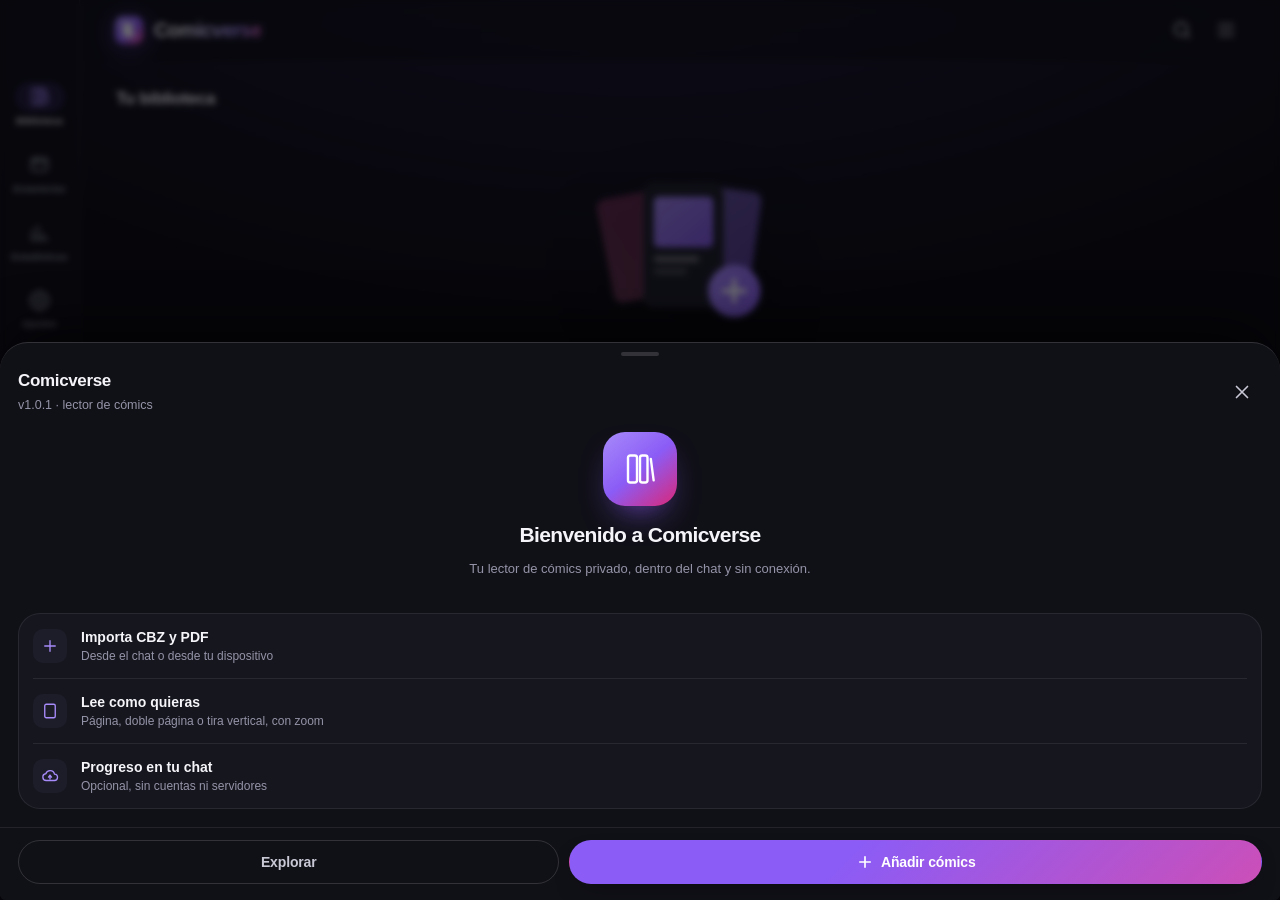
==== commit b7be109d: "Comicverse 1.0.1: auditoría profunda (17 secciones) y correcciones Auditoría automatizada nueva (tes" ====
--- a/index.html
+++ b/index.html
@@ -2,7 +2,7 @@
 <html lang="es">
 <head>
 <meta charset="utf-8">
-<meta name="viewport" content="width=device-width, initial-scale=1, maximum-scale=1, user-scalable=no, viewport-fit=cover">
+<meta name="viewport" content="width=device-width, initial-scale=1, viewport-fit=cover">
 <meta name="theme-color" content="#0a0a0f">
 <meta name="color-scheme" content="dark light">
 <meta name="description" content="Comicverse — lector de cómics CBZ y PDF, offline y privado, dentro de tu chat.">
--- a/assets/css/app.css
+++ b/assets/css/app.css
@@ -19,7 +19,7 @@
   --text: #f5f5f9;
   --text-2: #c9c9d6;
   --muted: #9494a8;
-  --faint: #6b6b80;
+  --faint: #8a8aa0;
   --accent: #8b5cf6;
   --accent-strong: #a78bfa;
   --accent-2: #ec4899;
@@ -62,7 +62,7 @@
   --text: #15151f;
   --text-2: #3a3a4a;
   --muted: #6c6c80;
-  --faint: #9090a3;
+  --faint: #6c6c80;
   --accent: #6d3ff2;
   --accent-strong: #5b27e0;
   --accent-soft: rgba(109, 63, 242, .10);
@@ -108,6 +108,12 @@
   border-radius: 6px;
 }
 
+/* Contenedores que solo reciben foco programático (gestión de foco modal):
+   no deben dibujar el anillo, pero sí ser el destino del foco. */
+.sheet:focus, .sheet:focus-visible,
+#readerStage:focus, #readerStage:focus-visible,
+.toast-host:focus { outline: none; }
+
 .ico { width: 22px; height: 22px; fill: none; stroke: currentColor; stroke-width: 1.8; stroke-linecap: round; stroke-linejoin: round; }
 .ico--xl { width: 46px; height: 46px; stroke-width: 1.3; }
 
@@ -282,6 +288,7 @@
   align-items: center;
   gap: 6px;
   padding: 7px 13px;
+  min-height: 40px;
   border-radius: var(--r-full);
   background: var(--surface);
   border: 1px solid var(--line);
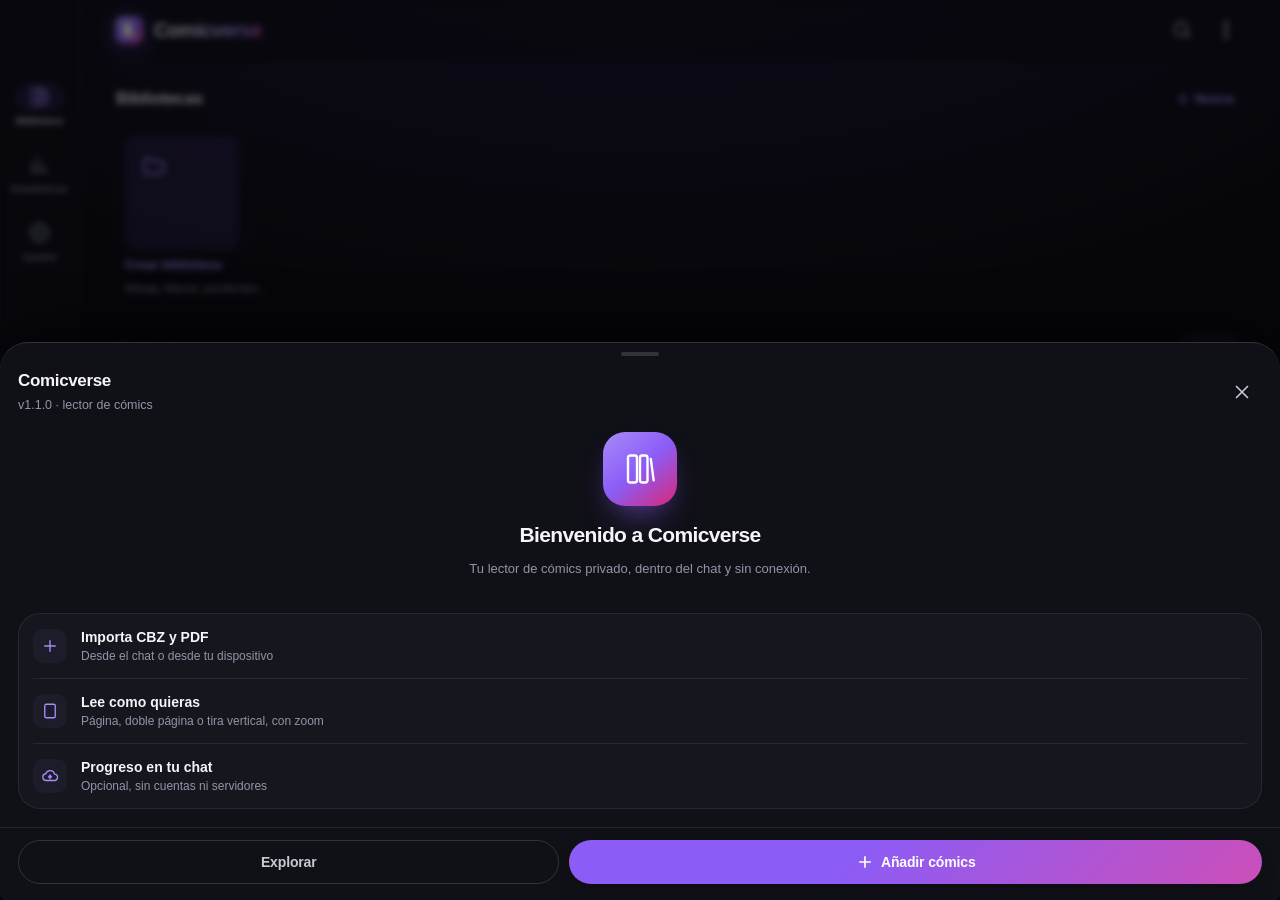
==== commit 35dd9253: "Comicverse 1.1.0: apertura instantánea de tomos grandes, bibliotecas tipo playlist y orden alfabétic" ====
--- a/index.html
+++ b/index.html
@@ -54,6 +54,7 @@
   <symbol id="i-bell" viewBox="0 0 24 24"><path d="M18 9a6 6 0 0 0-12 0c0 5-2 6-2 6h16s-2-1-2-6"/><path d="M10.5 19a2 2 0 0 0 3 0"/></symbol>
   <symbol id="i-clock" viewBox="0 0 24 24"><circle cx="12" cy="12" r="9"/><path d="M12 7v5.5l3.5 2"/></symbol>
   <symbol id="i-file" viewBox="0 0 24 24"><path d="M13 3H7a2 2 0 0 0-2 2v14a2 2 0 0 0 2 2h10a2 2 0 0 0 2-2V9l-6-6Z"/><path d="M13 3v6h6"/></symbol>
+  <symbol id="i-sort" viewBox="0 0 24 24"><path d="M4 7h11M4 12h8M4 17h5"/><path d="M18 6v12M18 18l3-3M18 18l-3-3"/></symbol>
   <symbol id="i-arrow-up" viewBox="0 0 24 24"><path d="M12 20V5M12 5 6 11M12 5l6 6"/></symbol>
 </svg>
 
@@ -71,8 +72,8 @@
         <button class="icon-btn" id="btnSearch" aria-label="Buscar" title="Buscar">
           <svg class="ico"><use href="#i-search"/></svg>
         </button>
-        <button class="icon-btn" id="btnLayout" aria-label="Cambiar vista" title="Cambiar vista">
-          <svg class="ico" id="layoutIcon"><use href="#i-list"/></svg>
+        <button class="icon-btn" id="btnMenu" aria-label="Menú" title="Menú" aria-haspopup="dialog">
+          <svg class="ico"><use href="#i-more"/></svg>
         </button>
       </div>
     </div>
@@ -94,10 +95,33 @@
         <div class="continue-rail" id="continueRail"></div>
       </div>
 
-      <div class="section-head section-head--lib">
-        <h2 class="section-title">Tu biblioteca</h2>
-        <span class="section-sub" id="libraryCount"></span>
-      </div>
+      <div id="libraryHome">
+        <div class="section-head section-head--rail">
+          <h2 class="section-title">Bibliotecas</h2>
+          <button class="text-btn" id="btnNewLibrary"><svg class="ico"><use href="#i-plus"/></svg> Nueva</button>
+        </div>
+        <div class="lib-rail" id="libraryRail"></div>
+
+        <div class="section-head section-head--lib">
+          <div class="section-head__main">
+            <h2 class="section-title">Todos los cómics</h2>
+            <span class="section-sub" id="libraryCount"></span>
+          </div>
+          <button class="sort-btn" id="btnSort" aria-haspopup="dialog" aria-label="Ordenar cómics">
+            <svg class="ico"><use href="#i-sort"/></svg><span id="sortLabel">A–Z</span>
+          </button>
+        </div>
+      </div>
+
+      <div class="lib-head" id="libraryHeader" hidden>
+        <button class="icon-btn" id="btnLibraryBack" aria-label="Salir de la biblioteca"><svg class="ico"><use href="#i-back"/></svg></button>
+        <div class="lib-head__body">
+          <h2 class="lib-head__title" id="libraryTitle">—</h2>
+          <span class="lib-head__sub" id="librarySub"></span>
+        </div>
+        <button class="icon-btn" id="btnLibraryMenu" aria-label="Opciones de la biblioteca"><svg class="ico"><use href="#i-more"/></svg></button>
+      </div>
+
       <div class="chip-row" id="filterChips" role="tablist" aria-label="Filtros"></div>
 
       <div class="library" id="libraryGrid" aria-live="polite"></div>
@@ -128,33 +152,6 @@
       </div>
     </section>
 
-    <!-- Shelves -->
-    <section class="view" data-view="shelves" id="viewShelves">
-      <div class="page-head">
-        <h1 class="page-title">Estanterías</h1>
-        <p class="page-sub">Organiza tu colección en colecciones propias.</p>
-      </div>
-      <div class="shelf-summary" id="shelfSummary"></div>
-
-      <div class="section-head">
-        <h2 class="section-title">Estanterías inteligentes</h2>
-        <span class="section-sub">Automáticas</span>
-      </div>
-      <div class="shelf-list" id="smartList"></div>
-
-      <div class="section-head">
-        <h2 class="section-title">Mis colecciones</h2>
-        <button class="text-btn" id="btnNewCollection"><svg class="ico"><use href="#i-plus"/></svg> Nueva</button>
-      </div>
-      <div class="shelf-list" id="shelfList"></div>
-      <div class="empty empty--compact" id="shelfEmpty" hidden>
-        <div class="empty__art empty__art--sm"><svg viewBox="0 0 24 24" class="ico ico--xl"><use href="#i-collection"/></svg></div>
-        <h3 class="empty__title">Sin colecciones todavía</h3>
-        <p class="empty__text">Crea estanterías como «Manga», «Marvel» o «Pendientes» y agrupa tus cómics.</p>
-        <button class="btn btn--soft" id="btnNewCollection2"><svg class="ico"><use href="#i-plus"/></svg> Crear colección</button>
-      </div>
-    </section>
-
     <!-- Stats -->
     <section class="view" data-view="stats" id="viewStats">
       <div class="page-head">
@@ -179,10 +176,6 @@
     <button class="tab is-active" data-tab="library" aria-current="page">
       <span class="tab__ico"><svg class="ico"><use href="#i-library"/></svg></span>
       <span class="tab__label">Biblioteca</span>
-    </button>
-    <button class="tab" data-tab="shelves">
-      <span class="tab__ico"><svg class="ico"><use href="#i-shelf"/></svg></span>
-      <span class="tab__label">Estanterías</span>
     </button>
     <button class="tab" data-tab="stats">
       <span class="tab__ico"><svg class="ico"><use href="#i-stats"/></svg></span>
@@ -255,6 +248,7 @@
 <script src="assets/js/util.js"></script>
 <script src="assets/js/db.js"></script>
 <script src="assets/js/wx.js"></script>
+<script src="assets/js/lazyzip.js"></script>
 <script src="assets/js/sources.js"></script>
 <script src="assets/js/library.js"></script>
 <script src="assets/js/reader.js"></script>
--- a/assets/css/app.css
+++ b/assets/css/app.css
@@ -225,10 +225,10 @@
 .page-sub { color: var(--muted); font-size: 13.5px; margin-top: 6px; }
 
 .section-head { display: flex; align-items: baseline; justify-content: space-between; gap: 10px; padding: 16px 2px 10px; }
-.section-head--lib { padding-top: 20px; }
+.section-head--lib { padding-top: 20px; align-items: center; }
 .section-title { font-size: 17px; font-weight: 700; letter-spacing: -.02em; }
 .section-sub { color: var(--muted); font-size: 12.5px; font-weight: 550; }
-.text-btn { display: inline-flex; align-items: center; gap: 4px; color: var(--accent-strong); font-size: 13px; font-weight: 650; padding: 6px 8px; border-radius: var(--r-full); }
+.text-btn { display: inline-flex; align-items: center; gap: 4px; min-height: 40px; color: var(--accent-strong); font-size: 13px; font-weight: 650; padding: 6px 10px; border-radius: var(--r-full); }
 .text-btn:hover { background: var(--accent-soft); }
 .text-btn .ico { width: 16px; height: 16px; stroke-width: 2.2; }
 
@@ -306,7 +306,7 @@
 .library {
   display: grid;
   grid-template-columns: repeat(2, minmax(0, 1fr));
-  gap: 18px 12px;
+  gap: 18px 14px;
   padding-top: 2px;
 }
 @media (min-width: 340px) { .library { grid-template-columns: repeat(3, minmax(0, 1fr)); gap: 18px 12px; } }
@@ -766,41 +766,144 @@
 .bookmark-row__body small { display: block; color: var(--muted); font-size: 11px; }
 
 /* ---------- Collections ---------- */
-.shelf-summary { display: grid; grid-template-columns: repeat(3, 1fr); gap: 8px; margin: 12px 0 4px; }
-.view[data-view="shelves"] { padding-bottom: 76px; }
-.stat-tile {
-  padding: 12px;
-  border-radius: var(--r-md);
-  background: var(--surface);
-  border: 1px solid var(--line);
-}
-.stat-tile b { display: block; font-size: 21px; font-weight: 760; letter-spacing: -.03em; font-variant-numeric: tabular-nums; }
-.stat-tile span { font-size: 10.5px; color: var(--muted); text-transform: uppercase; letter-spacing: .06em; font-weight: 650; }
-.shelf-list { display: flex; flex-direction: column; gap: 9px; padding-top: 4px; }
-.shelf-card {
-  display: flex;
-  align-items: center;
-  gap: 13px;
-  padding: 12px;
-  border-radius: var(--r-md);
+/* ---------- Bibliotecas (listas tipo playlist) ---------- */
+.lib-rail {
+  display: flex;
+  gap: 10px;
+  overflow-x: auto;
+  padding: 2px 2px 6px;
+  scroll-snap-type: x proximity;
+  scrollbar-width: none;
+  -webkit-mask-image: linear-gradient(90deg, #000 94%, transparent);
+  mask-image: linear-gradient(90deg, #000 94%, transparent);
+}
+.lib-rail::-webkit-scrollbar { display: none; }
+.lib-card {
+  flex: none;
+  width: 132px;
+  scroll-snap-align: start;
+  display: flex;
+  flex-direction: column;
+  gap: 6px;
+  padding: 8px 8px 10px;
+  border-radius: 16px;
   background: var(--surface);
   border: 1px solid var(--line);
   text-align: left;
+  transition: border-color .18s, transform .14s;
+  touch-action: pan-x;
+}
+.lib-card:active { transform: scale(.97); }
+.lib-card:hover { border-color: var(--line-strong); }
+.lib-card__covers {
+  display: grid;
+  grid-template-columns: 1fr 1fr;
+  grid-template-rows: 1fr 1fr;
+  gap: 3px;
   width: 100%;
-  transition: border-color .18s, transform .14s;
-}
-.shelf-card:active { transform: scale(.99); }
-.shelf-card:hover { border-color: var(--line-strong); }
-.shelf-card__covers { display: flex; flex: none; width: 88px; align-items: center; }
-.shelf-card__covers .cvg { width: 38px; height: 57px; border-radius: 6px; overflow: hidden; background: var(--surface-3); border: 1px solid var(--line); margin-right: -15px; box-shadow: 0 5px 12px rgba(0,0,0,.4); display: grid; place-items: center; color: var(--faint); }
-.shelf-card__covers .cvg:nth-child(2) { transform: translateY(2px); }
-.shelf-card__covers .cvg:nth-child(3) { transform: translateY(4px); }
-.shelf-card__covers .cvg .ico { width: 18px; height: 18px; }
-.shelf-card__covers img { width: 100%; height: 100%; object-fit: cover; }
-.shelf-card__body { flex: 1; min-width: 0; }
-.shelf-card__name { font-size: 14.5px; font-weight: 680; }
-.shelf-card__meta { font-size: 11.5px; color: var(--muted); margin-top: 2px; }
-.shelf-card__go { color: var(--faint); flex: none; }
+  aspect-ratio: 1 / 1;
+  border-radius: 11px;
+  overflow: hidden;
+  background: var(--surface-2);
+  padding: 3px;
+}
+.lib-card__covers img { width: 100%; height: 100%; object-fit: cover; border-radius: 5px; display: block; }
+/* Con una o dos portadas no tiene sentido una cuadrícula 2×2: se muestran
+   a página completa, como la carátula de una lista de reproducción. */
+.lib-card__covers--n1 { grid-template-columns: 1fr; grid-template-rows: 1fr; }
+.lib-card__covers--n2 { grid-template-columns: 1fr 1fr; grid-template-rows: 1fr; }
+.lib-card__covers--n3 img:first-child { grid-row: span 2; }
+.lib-card__covers i { display: block; background: var(--surface-3); border-radius: 5px; }
+.lib-card__covers--empty { display: grid; place-items: center; color: var(--accent-strong); background: var(--accent-soft); }
+.lib-card__covers--empty .ico { width: 26px; height: 26px; }
+.lib-card__placeholder { display: grid; place-items: center; color: var(--accent-strong); }
+.lib-card--empty { border-style: dashed; background: transparent; }
+.lib-card--empty .lib-card__name { color: var(--accent-strong); }
+.lib-card__name { font-size: 13px; font-weight: 680; letter-spacing: -.01em; white-space: nowrap; overflow: hidden; text-overflow: ellipsis; }
+.lib-card__meta { font-size: 11px; color: var(--muted); white-space: nowrap; overflow: hidden; text-overflow: ellipsis; }
+
+/* Cabecera de la biblioteca abierta */
+.lib-head {
+  display: flex;
+  align-items: center;
+  gap: 8px;
+  padding: 14px 0 4px;
+}
+.lib-head__body { flex: 1; min-width: 0; }
+.lib-head__title { font-size: 21px; font-weight: 760; letter-spacing: -.03em; margin: 0; white-space: nowrap; overflow: hidden; text-overflow: ellipsis; }
+.lib-head__sub { font-size: 12px; color: var(--muted); }
+.lib-head .icon-btn { color: var(--text-2); }
+
+/* Botón de orden */
+.sort-btn {
+  display: inline-flex;
+  align-items: center;
+  gap: 5px;
+  min-height: 40px;
+  padding: 6px 13px 6px 11px;
+  margin-left: auto;
+  border-radius: var(--r-full);
+  background: var(--surface-2);
+  border: 1px solid var(--line);
+  color: var(--text-2);
+  font-size: 12px;
+  font-weight: 650;
+  flex: none;
+}
+.sort-btn:hover { color: var(--text); border-color: var(--line-strong); }
+.sort-btn .ico { width: 15px; height: 15px; stroke-width: 2; }
+
+/* Separadores alfabéticos */
+.letter-sep { grid-column: 1 / -1; display: flex; align-items: center; gap: 10px; margin: 2px 0 -4px; }
+.letter-sep span {
+  font-size: 11.5px;
+  font-weight: 760;
+  letter-spacing: .08em;
+  color: var(--faint);
+  text-transform: uppercase;
+}
+.letter-sep::after { content: ''; flex: 1; height: 1px; background: var(--line); }
+.library.is-list .letter-sep { margin: 10px 0 0; }
+
+.section-head--rail { padding-top: 12px; padding-bottom: 6px; align-items: center; }
+.section-head__main { display: flex; align-items: baseline; gap: 8px; min-width: 0; }
+.section-head__main .section-title { white-space: nowrap; }
+.section-head__main .section-sub { white-space: nowrap; }
+
+/* ---------- Tomos de una serie ---------- */
+.volume-list { display: flex; flex-direction: column; gap: 6px; }
+.volume-row {
+  display: flex;
+  align-items: center;
+  gap: 11px;
+  width: 100%;
+  padding: 9px 11px;
+  border-radius: 12px;
+  background: var(--surface-2);
+  border: 1px solid var(--line);
+  text-align: left;
+  color: var(--text-2);
+}
+.volume-row:active { transform: scale(.99); }
+.volume-row.is-current { border-color: var(--accent-soft-2); background: var(--accent-soft); }
+.volume-row__num {
+  flex: none;
+  min-width: 30px;
+  height: 30px;
+  padding: 0 6px;
+  display: grid;
+  place-items: center;
+  border-radius: 9px;
+  background: var(--surface-3);
+  font-size: 12.5px;
+  font-weight: 760;
+  color: var(--text);
+  font-variant-numeric: tabular-nums;
+}
+.volume-row__body { flex: 1; min-width: 0; }
+.volume-row__title { display: block; font-size: 13.5px; font-weight: 620; color: var(--text); white-space: nowrap; overflow: hidden; text-overflow: ellipsis; }
+.volume-row__meta { display: block; font-size: 11px; color: var(--muted); margin-top: 1px; }
+.volume-row .ico { width: 17px; height: 17px; color: var(--faint); flex: none; }
 
 /* ---------- Stats ---------- */
 .stat-grid { display: grid; grid-template-columns: 1fr 1fr; gap: 10px; margin-top: 14px; }
@@ -824,10 +927,10 @@
 .chart-bar.is-today .chart-bar__fill { opacity: 1; box-shadow: 0 0 18px -4px var(--accent); }
 .chart-bar__label { font-size: 9.5px; color: var(--faint); font-weight: 650; text-transform: uppercase; }
 .chart-bar__val { font-size: 9.5px; color: var(--muted); font-variant-numeric: tabular-nums; }
-.stat-row { display: flex; align-items: center; justify-content: space-between; padding: 12px 0; border-bottom: 1px solid var(--line); font-size: 13.5px; }
+.stat-row { display: flex; align-items: center; justify-content: space-between; gap: 14px; padding: 12px 0; border-bottom: 1px solid var(--line); font-size: 13.5px; }
 .stat-row:last-child { border-bottom: 0; }
-.stat-row span { color: var(--muted); }
-.stat-row b { font-weight: 650; }
+.stat-row span { color: var(--muted); flex: none; }
+.stat-row b { font-weight: 650; min-width: 0; text-align: right; }
 .hint-card { margin-top: 14px; padding: 13px 15px; border-radius: var(--r-md); background: var(--accent-soft); color: var(--text-2); font-size: 12.5px; line-height: 1.5; display: flex; gap: 10px; }
 .hint-card .ico { color: var(--accent-strong); flex: none; margin-top: 1px; }
 
